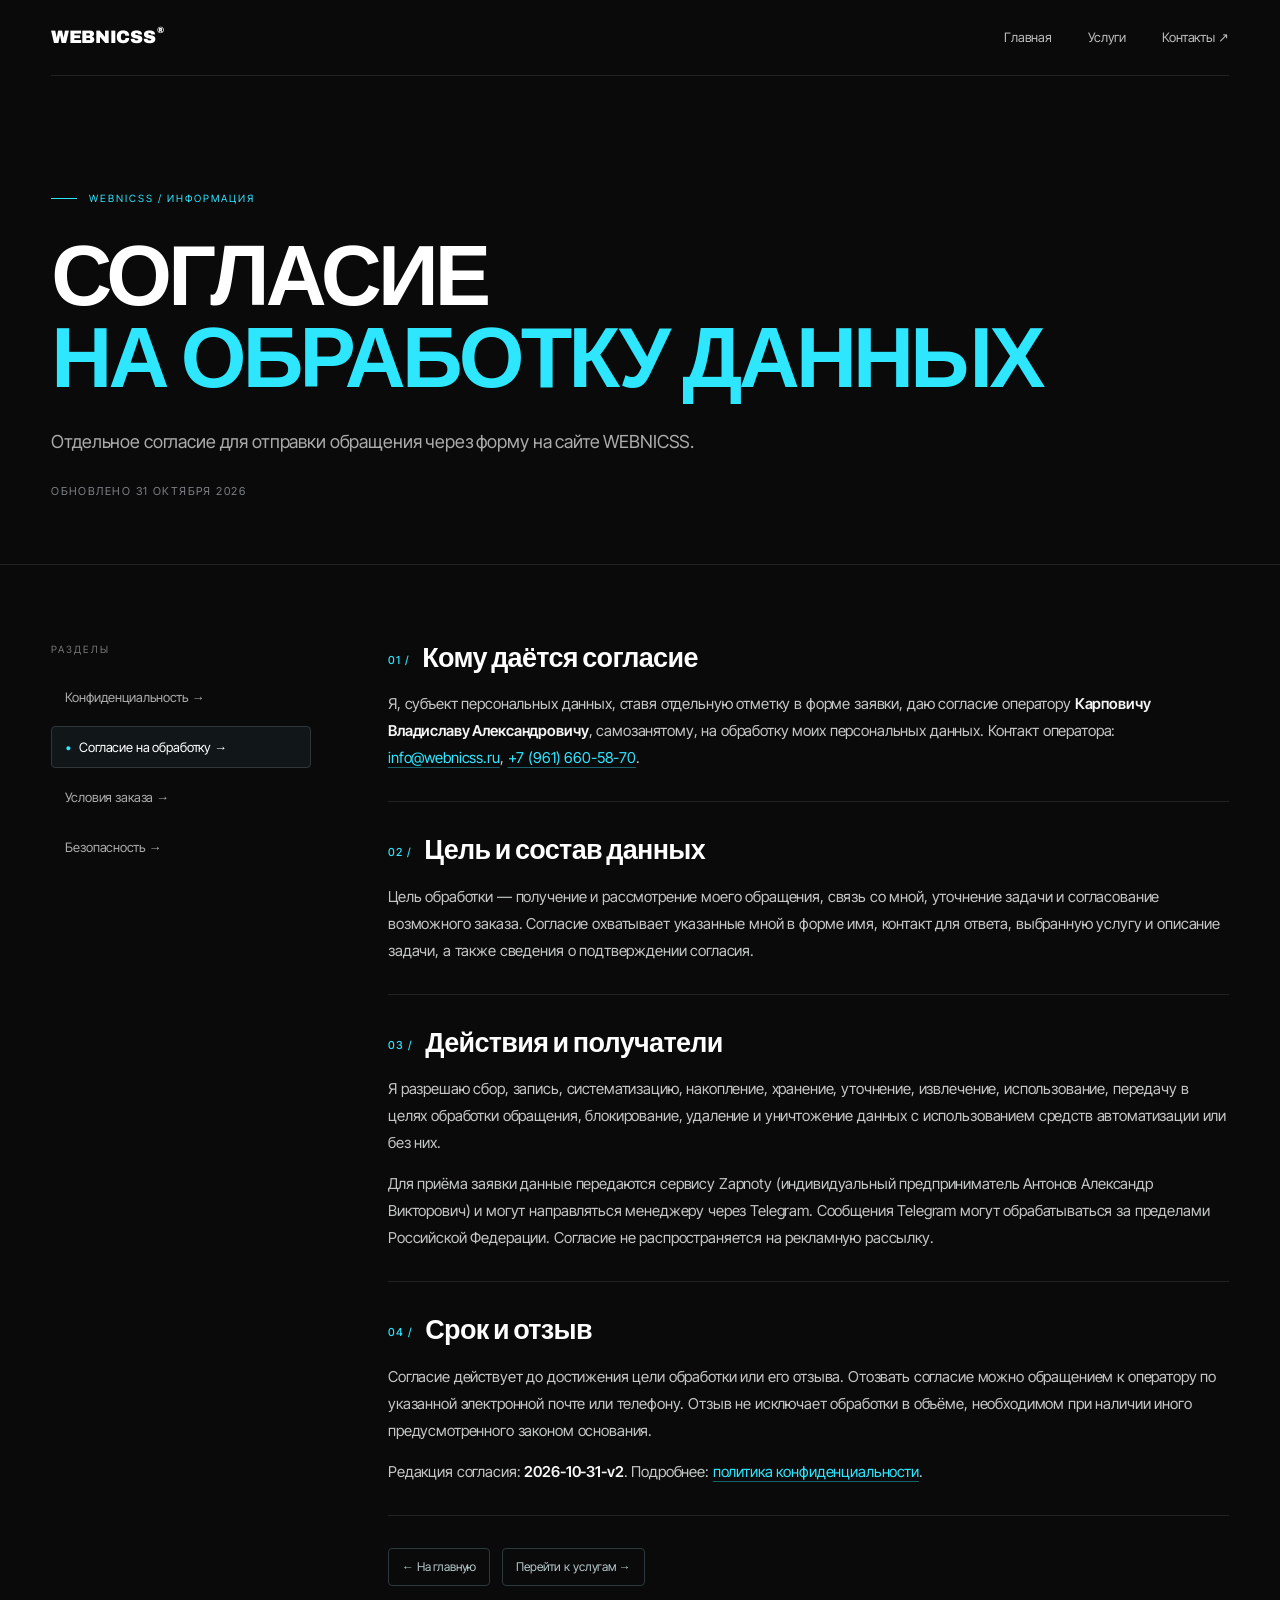
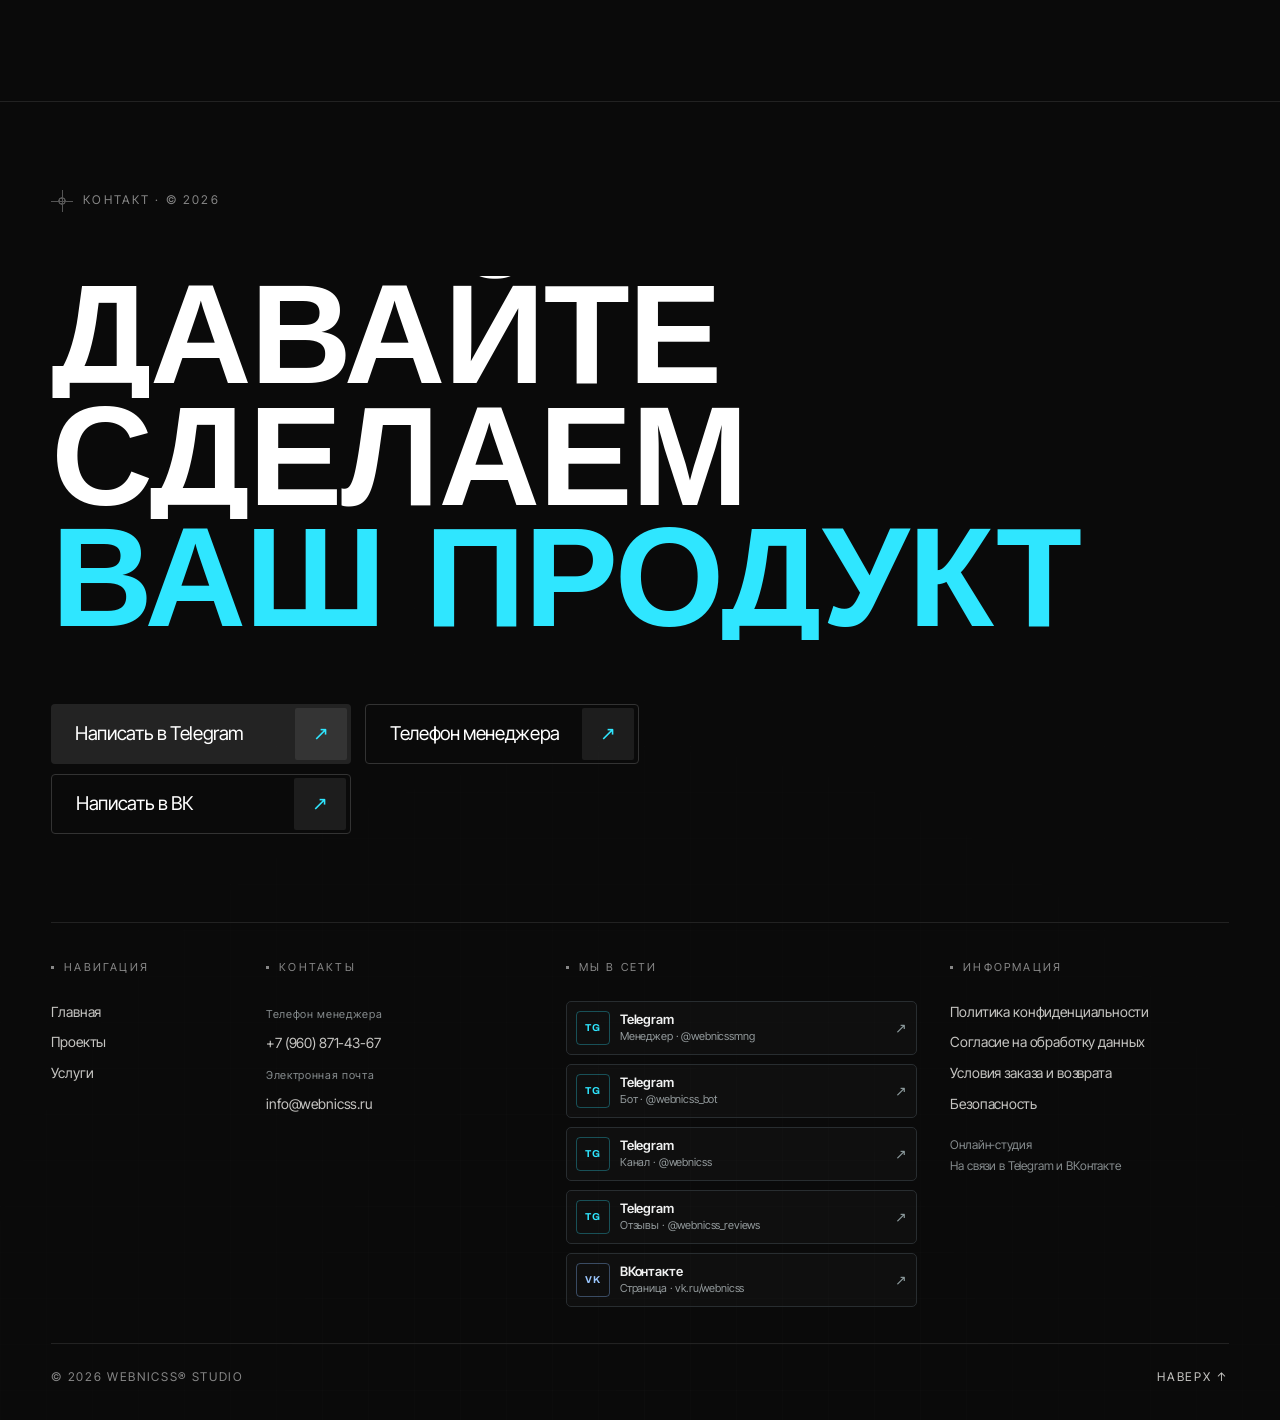
==== consent.html @ 2591f857 "Add files via upload" ====
<!DOCTYPE html>
<html lang="ru">
<head>
<meta charset="UTF-8">
<meta http-equiv="Content-Security-Policy" content="default-src 'self'; script-src 'self'; style-src 'self' 'unsafe-inline'; img-src 'self' data: blob:; font-src 'self'; connect-src 'self'; object-src 'none'; frame-src 'none'; base-uri 'none'; form-action 'self'">
<meta name="referrer" content="strict-origin-when-cross-origin">
<meta name="viewport" content="width=device-width, initial-scale=1.0, viewport-fit=cover">
<title>Согласие на обработку персональных данных — WEBNICSS</title>
<meta name="description" content="Согласие на обработку персональных данных при отправке заявки в WEBNICSS.">
<link rel="icon" type="image/png" href="favicon.png">
<link rel="stylesheet" href="fonts.css">
<link rel="stylesheet" href="styles.css">
<link rel="stylesheet" href="legal.css">
</head>
<body class="legal-page" id="top">
  <header class="wrap legal-nav">
    <a class="legal-logo" href="index.html" aria-label="WEBNICSS на главную">WEBNICSS<sup>®</sup></a>
    <nav class="legal-nav-links" aria-label="Основная навигация"><a href="index.html">Главная</a><a href="service.html#sites">Услуги</a><a href="index.html#contact">Контакты ↗</a></nav>
  </header>
  <main class="legal-main">
    <div class="legal-hero"><div class="wrap">
      <p class="legal-kicker">WEBNICSS / Информация</p>
      <h1 class="legal-title">СОГЛАСИЕ<br><em>НА ОБРАБОТКУ ДАННЫХ</em></h1>
      <p class="legal-lead">Отдельное согласие для отправки обращения через форму на сайте WEBNICSS.</p>
      <p class="legal-meta">Обновлено 31 октября 2026</p>
    </div></div>
    <div class="wrap legal-layout">
      <aside class="legal-side"><span class="legal-side-label">Разделы</span><nav aria-label="Документы"><a href="privacy.html">Конфиденциальность →</a><a href="consent.html" aria-current="page">Согласие на обработку →</a><a href="terms.html">Условия заказа →</a><a href="security.html">Безопасность →</a></nav></aside>
      <article class="legal-content">
        <section class="legal-block"><h2><span>01 /</span>Кому даётся согласие</h2><p>Я, субъект персональных данных, ставя отдельную отметку в форме заявки, даю согласие оператору <strong>Карповичу Владиславу Александровичу</strong>, самозанятому, на обработку моих персональных данных. Контакт оператора: <a href="mailto:info@webnicss.ru">info@webnicss.ru</a>, <a href="tel:+79616605870">+7 (961) 660-58-70</a>.</p></section>
        <section class="legal-block"><h2><span>02 /</span>Цель и состав данных</h2><p>Цель обработки — получение и рассмотрение моего обращения, связь со мной, уточнение задачи и согласование возможного заказа. Согласие охватывает указанные мной в форме имя, контакт для ответа, выбранную услугу и описание задачи, а также сведения о подтверждении согласия.</p></section>
        <section class="legal-block"><h2><span>03 /</span>Действия и получатели</h2><p>Я разрешаю сбор, запись, систематизацию, накопление, хранение, уточнение, извлечение, использование, передачу в целях обработки обращения, блокирование, удаление и уничтожение данных с использованием средств автоматизации или без них.</p><p>Для приёма заявки данные передаются сервису Zapnoty (индивидуальный предприниматель Антонов Александр Викторович) и могут направляться менеджеру через Telegram. Сообщения Telegram могут обрабатываться за пределами Российской Федерации. Согласие не распространяется на рекламную рассылку.</p></section>
        <section class="legal-block"><h2><span>04 /</span>Срок и отзыв</h2><p>Согласие действует до достижения цели обработки или его отзыва. Отозвать согласие можно обращением к оператору по указанной электронной почте или телефону. Отзыв не исключает обработки в объёме, необходимом при наличии иного предусмотренного законом основания.</p><p>Редакция согласия: <strong>2026-10-31-v2</strong>. Подробнее: <a href="privacy.html">политика конфиденциальности</a>.</p></section>
        <div class="legal-inline-nav"><a href="index.html">← На главную</a><a href="service.html#sites">Перейти к услугам →</a></div>
      </article>
    </div>
  </main>
  <footer class="footer" id="contact" data-nav-compact>
    <div class="mosaic" data-mosaic aria-hidden="true"></div>
    <div class="wrap footer-inner">
      <p class="ac-label"><span class="crosshair sm"></span>Контакт · © 2026</p>
      <h2 class="ft-lines">
        <span class="ft-line"><span class="display">ДАВАЙТЕ</span></span>
        <span class="ft-line"><span class="display">СДЕЛАЕМ</span></span>
        <span class="ft-line"><span class="display accent-text">ВАШ ПРОДУКТ</span></span>
      </h2>
      <div class="ft-cta">
        <div class="contact-actions">
          <a href="https://t.me/webnicssmng?text=%D0%97%D0%B4%D1%80%D0%B0%D0%B2%D1%81%D1%82%D0%B2%D1%83%D0%B9%D1%82%D0%B5%21%20%D0%A3%20%D0%BC%D0%B5%D0%BD%D1%8F%20%D0%B2%D0%BE%D0%BF%D1%80%D0%BE%D1%81%20%D0%BF%D0%BE%20%D0%BF%D0%BE%D0%BB%D0%B8%D1%82%D0%B8%D0%BA%D0%B5%20%D0%BA%D0%BE%D0%BD%D1%84%D0%B8%D0%B4%D0%B5%D0%BD%D1%86%D0%B8%D0%B0%D0%BB%D1%8C%D0%BD%D0%BE%D1%81%D1%82%D0%B8%20WEBNICSS." target="_blank" rel="noopener noreferrer" class="btn-chip big" data-cursor>
            <span class="btn-label">Написать в Telegram</span><span class="btn-arrow" aria-hidden="true">↗</span>
          </a>
          <a href="https://vk.me/webnicss" target="_blank" rel="noopener noreferrer" class="btn-chip big ghost" data-cursor>
            <span class="btn-label">Написать в ВК</span><span class="btn-arrow" aria-hidden="true">↗</span>
          </a>
        </div>
        <a href="tel:+79608714367" class="btn-chip big ghost" data-cursor>
          <span class="btn-label">Телефон менеджера</span><span class="btn-arrow" aria-hidden="true">↗</span>
        </a>
      </div>
      <div class="ft-grid">
        <nav class="ft-col" aria-label="Навигация в подвале">
          <span class="ft-h"><i class="sq"></i>Навигация</span>
          <a class="ul" href="index.html">Главная</a>
          <a class="ul" href="projects.html#projects-list">Проекты</a>
          <a class="ul" href="service.html#sites">Услуги</a>
        </nav>
        <div class="ft-col">
          <span class="ft-h"><i class="sq"></i>Контакты</span>
          <span class="ft-caption">Телефон менеджера</span>
          <a class="ul ft-contact-value" href="tel:+79608714367">+7 (960) 871-43-67</a>
          <span class="ft-caption">Электронная почта</span>
          <a class="ul ft-contact-value" href="mailto:info@webnicss.ru">info@webnicss.ru</a>
        </div>
        <nav class="ft-col" aria-label="Социальные сети">
          <span class="ft-h"><i class="sq"></i>Мы в сети</span>
          <a class="ft-social" href="https://t.me/webnicssmng?text=%D0%97%D0%B4%D1%80%D0%B0%D0%B2%D1%81%D1%82%D0%B2%D1%83%D0%B9%D1%82%D0%B5%21%20%D0%A3%20%D0%BC%D0%B5%D0%BD%D1%8F%20%D0%B2%D0%BE%D0%BF%D1%80%D0%BE%D1%81%20%D0%BF%D0%BE%20%D0%BF%D0%BE%D0%BB%D0%B8%D1%82%D0%B8%D0%BA%D0%B5%20%D0%BA%D0%BE%D0%BD%D1%84%D0%B8%D0%B4%D0%B5%D0%BD%D1%86%D0%B8%D0%B0%D0%BB%D1%8C%D0%BD%D0%BE%D1%81%D1%82%D0%B8%20WEBNICSS." target="_blank" rel="noopener noreferrer">
            <span class="ft-social-icon" aria-hidden="true">TG</span><span class="ft-social-text"><b>Telegram</b><small>Менеджер · @webnicssmng</small></span><span class="ft-social-arrow" aria-hidden="true">↗</span>
          </a>
          <a class="ft-social" href="https://t.me/webnicss_bot" target="_blank" rel="noopener noreferrer">
            <span class="ft-social-icon" aria-hidden="true">TG</span><span class="ft-social-text"><b>Telegram</b><small>Бот · @webnicss_bot</small></span><span class="ft-social-arrow" aria-hidden="true">↗</span>
          </a>
          <a class="ft-social" href="https://t.me/webnicss" target="_blank" rel="noopener noreferrer">
            <span class="ft-social-icon" aria-hidden="true">TG</span><span class="ft-social-text"><b>Telegram</b><small>Канал · @webnicss</small></span><span class="ft-social-arrow" aria-hidden="true">↗</span>
          </a>
          <a class="ft-social" href="https://t.me/webnicss_reviews" target="_blank" rel="noopener noreferrer">
            <span class="ft-social-icon" aria-hidden="true">TG</span><span class="ft-social-text"><b>Telegram</b><small>Отзывы · @webnicss_reviews</small></span><span class="ft-social-arrow" aria-hidden="true">↗</span>
          </a>
          <a class="ft-social" href="https://vk.ru/webnicss" target="_blank" rel="noopener noreferrer">
            <span class="ft-social-icon vk" aria-hidden="true">VK</span><span class="ft-social-text"><b>ВКонтакте</b><small>Страница · vk.ru/webnicss</small></span><span class="ft-social-arrow" aria-hidden="true">↗</span>
          </a>
        </nav>
        <nav class="ft-col" aria-label="Документы и безопасность">
          <span class="ft-h"><i class="sq"></i>Информация</span>
          <a class="ul" href="privacy.html">Политика конфиденциальности</a>
          <a class="ul" href="consent.html" aria-current="page">Согласие на обработку данных</a>
          <a class="ul" href="terms.html">Условия заказа и возврата</a>
          <a class="ul" href="security.html">Безопасность</a>
          <span class="ft-note">Онлайн-студия<br>На связи в Telegram и ВКонтакте</span>
        </nav>
      </div>
      <div class="ft-bottom">
        <span>© 2026 WEBNICSS® STUDIO</span>
        <a class="to-top" href="#top">Наверх ↑</a>
      </div>
    </div>
  </footer>
</body>
</html>
---- fonts.css ----
/* latin-ext */
@font-face {
  font-family: 'Archivo';
  font-style: normal;
  font-weight: 100 900;
  font-stretch: 62% 125%;
  font-display: swap;
  src: url(k3kQo8UDI-1M0wlSfdfoLnnA.woff2) format('woff2');
  unicode-range: U+0100-02BA, U+02BD-02C5, U+02C7-02CC, U+02CE-02D7, U+02DD-02FF, U+0304, U+0308, U+0329, U+1D00-1DBF, U+1E00-1E9F, U+1EF2-1EFF, U+2020, U+20A0-20AB, U+20AD-20C4, U+2113, U+2C60-2C7F, U+A720-A7FF;
}
/* latin */
@font-face {
  font-family: 'Archivo';
  font-style: normal;
  font-weight: 100 900;
  font-stretch: 62% 125%;
  font-display: swap;
  src: url(k3kQo8UDI-1M0wlSfdnoLg.woff2) format('woff2');
  unicode-range: U+0000-00FF, U+0131, U+0152-0153, U+02BB-02BC, U+02C6, U+02DA, U+02DC, U+0304, U+0308, U+0329, U+2000-206F, U+20AC, U+2122, U+2191, U+2193, U+2212, U+2215, U+FEFF, U+FFFD;
}
/* cyrillic-ext */
@font-face {
  font-family: 'Inter Tight';
  font-style: normal;
  font-weight: 300;
  font-display: swap;
  src: url(NGSwv5HMAFg6IuGlBNMjxLsK8ah8QA.woff2) format('woff2');
  unicode-range: U+0460-052F, U+1C80-1C8A, U+20B4, U+2DE0-2DFF, U+A640-A69F, U+FE2E-FE2F;
}
/* cyrillic */
@font-face {
  font-family: 'Inter Tight';
  font-style: normal;
  font-weight: 300;
  font-display: swap;
  src: url(NGSwv5HMAFg6IuGlBNMjxLsD8ah8QA.woff2) format('woff2');
  unicode-range: U+0301, U+0400-045F, U+0490-0491, U+04B0-04B1, U+2116;
}
/* greek-ext */
@font-face {
  font-family: 'Inter Tight';
  font-style: normal;
  font-weight: 300;
  font-display: swap;
  src: url(NGSwv5HMAFg6IuGlBNMjxLsL8ah8QA.woff2) format('woff2');
  unicode-range: U+1F00-1FFF;
}
/* greek */
@font-face {
  font-family: 'Inter Tight';
  font-style: normal;
  font-weight: 300;
  font-display: swap;
  src: url(NGSwv5HMAFg6IuGlBNMjxLsE8ah8QA.woff2) format('woff2');
  unicode-range: U+0370-0377, U+037A-037F, U+0384-038A, U+038C, U+038E-03A1, U+03A3-03FF;
}
/* latin-ext */
@font-face {
  font-family: 'Inter Tight';
  font-style: normal;
  font-weight: 300;
  font-display: swap;
  src: url(NGSwv5HMAFg6IuGlBNMjxLsJ8ah8QA.woff2) format('woff2');
  unicode-range: U+0100-02BA, U+02BD-02C5, U+02C7-02CC, U+02CE-02D7, U+02DD-02FF, U+0304, U+0308, U+0329, U+1D00-1DBF, U+1E00-1E9F, U+1EF2-1EFF, U+2020, U+20A0-20AB, U+20AD-20C4, U+2113, U+2C60-2C7F, U+A720-A7FF;
}
/* latin */
@font-face {
  font-family: 'Inter Tight';
  font-style: normal;
  font-weight: 300;
  font-display: swap;
  src: url(NGSwv5HMAFg6IuGlBNMjxLsH8ag.woff2) format('woff2');
  unicode-range: U+0000-00FF, U+0131, U+0152-0153, U+02BB-02BC, U+02C6, U+02DA, U+02DC, U+0304, U+0308, U+0329, U+2000-206F, U+20AC, U+2122, U+2191, U+2193, U+2212, U+2215, U+FEFF, U+FFFD;
}
/* cyrillic-ext */
@font-face {
  font-family: 'Inter Tight';
  font-style: normal;
  font-weight: 400;
  font-display: swap;
  src: url(NGSwv5HMAFg6IuGlBNMjxLsK8ah8QA.woff2) format('woff2');
  unicode-range: U+0460-052F, U+1C80-1C8A, U+20B4, U+2DE0-2DFF, U+A640-A69F, U+FE2E-FE2F;
}
/* cyrillic */
@font-face {
  font-family: 'Inter Tight';
  font-style: normal;
  font-weight: 400;
  font-display: swap;
  src: url(NGSwv5HMAFg6IuGlBNMjxLsD8ah8QA.woff2) format('woff2');
  unicode-range: U+0301, U+0400-045F, U+0490-0491, U+04B0-04B1, U+2116;
}
/* greek-ext */
@font-face {
  font-family: 'Inter Tight';
  font-style: normal;
  font-weight: 400;
  font-display: swap;
  src: url(NGSwv5HMAFg6IuGlBNMjxLsL8ah8QA.woff2) format('woff2');
  unicode-range: U+1F00-1FFF;
}
/* greek */
@font-face {
  font-family: 'Inter Tight';
  font-style: normal;
  font-weight: 400;
  font-display: swap;
  src: url(NGSwv5HMAFg6IuGlBNMjxLsE8ah8QA.woff2) format('woff2');
  unicode-range: U+0370-0377, U+037A-037F, U+0384-038A, U+038C, U+038E-03A1, U+03A3-03FF;
}
/* latin-ext */
@font-face {
  font-family: 'Inter Tight';
  font-style: normal;
  font-weight: 400;
  font-display: swap;
  src: url(NGSwv5HMAFg6IuGlBNMjxLsJ8ah8QA.woff2) format('woff2');
  unicode-range: U+0100-02BA, U+02BD-02C5, U+02C7-02CC, U+02CE-02D7, U+02DD-02FF, U+0304, U+0308, U+0329, U+1D00-1DBF, U+1E00-1E9F, U+1EF2-1EFF, U+2020, U+20A0-20AB, U+20AD-20C4, U+2113, U+2C60-2C7F, U+A720-A7FF;
}
/* latin */
@font-face {
  font-family: 'Inter Tight';
  font-style: normal;
  font-weight: 400;
  font-display: swap;
  src: url(NGSwv5HMAFg6IuGlBNMjxLsH8ag.woff2) format('woff2');
  unicode-range: U+0000-00FF, U+0131, U+0152-0153, U+02BB-02BC, U+02C6, U+02DA, U+02DC, U+0304, U+0308, U+0329, U+2000-206F, U+20AC, U+2122, U+2191, U+2193, U+2212, U+2215, U+FEFF, U+FFFD;
}
/* cyrillic-ext */
@font-face {
  font-family: 'Inter Tight';
  font-style: normal;
  font-weight: 500;
  font-display: swap;
  src: url(NGSwv5HMAFg6IuGlBNMjxLsK8ah8QA.woff2) format('woff2');
  unicode-range: U+0460-052F, U+1C80-1C8A, U+20B4, U+2DE0-2DFF, U+A640-A69F, U+FE2E-FE2F;
}
/* cyrillic */
@font-face {
  font-family: 'Inter Tight';
  font-style: normal;
  font-weight: 500;
  font-display: swap;
  src: url(NGSwv5HMAFg6IuGlBNMjxLsD8ah8QA.woff2) format('woff2');
  unicode-range: U+0301, U+0400-045F, U+0490-0491, U+04B0-04B1, U+2116;
}
/* greek-ext */
@font-face {
  font-family: 'Inter Tight';
  font-style: normal;
  font-weight: 500;
  font-display: swap;
  src: url(NGSwv5HMAFg6IuGlBNMjxLsL8ah8QA.woff2) format('woff2');
  unicode-range: U+1F00-1FFF;
}
/* greek */
@font-face {
  font-family: 'Inter Tight';
  font-style: normal;
  font-weight: 500;
  font-display: swap;
  src: url(NGSwv5HMAFg6IuGlBNMjxLsE8ah8QA.woff2) format('woff2');
  unicode-range: U+0370-0377, U+037A-037F, U+0384-038A, U+038C, U+038E-03A1, U+03A3-03FF;
}
/* latin-ext */
@font-face {
  font-family: 'Inter Tight';
  font-style: normal;
  font-weight: 500;
  font-display: swap;
  src: url(NGSwv5HMAFg6IuGlBNMjxLsJ8ah8QA.woff2) format('woff2');
  unicode-range: U+0100-02BA, U+02BD-02C5, U+02C7-02CC, U+02CE-02D7, U+02DD-02FF, U+0304, U+0308, U+0329, U+1D00-1DBF, U+1E00-1E9F, U+1EF2-1EFF, U+2020, U+20A0-20AB, U+20AD-20C4, U+2113, U+2C60-2C7F, U+A720-A7FF;
}
/* latin */
@font-face {
  font-family: 'Inter Tight';
  font-style: normal;
  font-weight: 500;
  font-display: swap;
  src: url(NGSwv5HMAFg6IuGlBNMjxLsH8ag.woff2) format('woff2');
  unicode-range: U+0000-00FF, U+0131, U+0152-0153, U+02BB-02BC, U+02C6, U+02DA, U+02DC, U+0304, U+0308, U+0329, U+2000-206F, U+20AC, U+2122, U+2191, U+2193, U+2212, U+2215, U+FEFF, U+FFFD;
}
/* cyrillic-ext */
@font-face {
  font-family: 'Inter Tight';
  font-style: normal;
  font-weight: 600;
  font-display: swap;
  src: url(NGSwv5HMAFg6IuGlBNMjxLsK8ah8QA.woff2) format('woff2');
  unicode-range: U+0460-052F, U+1C80-1C8A, U+20B4, U+2DE0-2DFF, U+A640-A69F, U+FE2E-FE2F;
}
/* cyrillic */
@font-face {
  font-family: 'Inter Tight';
  font-style: normal;
  font-weight: 600;
  font-display: swap;
  src: url(NGSwv5HMAFg6IuGlBNMjxLsD8ah8QA.woff2) format('woff2');
  unicode-range: U+0301, U+0400-045F, U+0490-0491, U+04B0-04B1, U+2116;
}
/* greek-ext */
@font-face {
  font-family: 'Inter Tight';
  font-style: normal;
  font-weight: 600;
  font-display: swap;
  src: url(NGSwv5HMAFg6IuGlBNMjxLsL8ah8QA.woff2) format('woff2');
  unicode-range: U+1F00-1FFF;
}
/* greek */
@font-face {
  font-family: 'Inter Tight';
  font-style: normal;
  font-weight: 600;
  font-display: swap;
  src: url(NGSwv5HMAFg6IuGlBNMjxLsE8ah8QA.woff2) format('woff2');
  unicode-range: U+0370-0377, U+037A-037F, U+0384-038A, U+038C, U+038E-03A1, U+03A3-03FF;
}
/* latin-ext */
@font-face {
  font-family: 'Inter Tight';
  font-style: normal;
  font-weight: 600;
  font-display: swap;
  src: url(NGSwv5HMAFg6IuGlBNMjxLsJ8ah8QA.woff2) format('woff2');
  unicode-range: U+0100-02BA, U+02BD-02C5, U+02C7-02CC, U+02CE-02D7, U+02DD-02FF, U+0304, U+0308, U+0329, U+1D00-1DBF, U+1E00-1E9F, U+1EF2-1EFF, U+2020, U+20A0-20AB, U+20AD-20C4, U+2113, U+2C60-2C7F, U+A720-A7FF;
}
/* latin */
@font-face {
  font-family: 'Inter Tight';
  font-style: normal;
  font-weight: 600;
  font-display: swap;
  src: url(NGSwv5HMAFg6IuGlBNMjxLsH8ag.woff2) format('woff2');
  unicode-range: U+0000-00FF, U+0131, U+0152-0153, U+02BB-02BC, U+02C6, U+02DA, U+02DC, U+0304, U+0308, U+0329, U+2000-206F, U+20AC, U+2122, U+2191, U+2193, U+2212, U+2215, U+FEFF, U+FFFD;
}
/* cyrillic-ext */
@font-face {
  font-family: 'Inter Tight';
  font-style: normal;
  font-weight: 700;
  font-display: swap;
  src: url(NGSwv5HMAFg6IuGlBNMjxLsK8ah8QA.woff2) format('woff2');
  unicode-range: U+0460-052F, U+1C80-1C8A, U+20B4, U+2DE0-2DFF, U+A640-A69F, U+FE2E-FE2F;
}
/* cyrillic */
@font-face {
  font-family: 'Inter Tight';
  font-style: normal;
  font-weight: 700;
  font-display: swap;
  src: url(NGSwv5HMAFg6IuGlBNMjxLsD8ah8QA.woff2) format('woff2');
  unicode-range: U+0301, U+0400-045F, U+0490-0491, U+04B0-04B1, U+2116;
}
/* greek-ext */
@font-face {
  font-family: 'Inter Tight';
  font-style: normal;
  font-weight: 700;
  font-display: swap;
  src: url(NGSwv5HMAFg6IuGlBNMjxLsL8ah8QA.woff2) format('woff2');
  unicode-range: U+1F00-1FFF;
}
/* greek */
@font-face {
  font-family: 'Inter Tight';
  font-style: normal;
  font-weight: 700;
  font-display: swap;
  src: url(NGSwv5HMAFg6IuGlBNMjxLsE8ah8QA.woff2) format('woff2');
  unicode-range: U+0370-0377, U+037A-037F, U+0384-038A, U+038C, U+038E-03A1, U+03A3-03FF;
}
/* latin-ext */
@font-face {
  font-family: 'Inter Tight';
  font-style: normal;
  font-weight: 700;
  font-display: swap;
  src: url(NGSwv5HMAFg6IuGlBNMjxLsJ8ah8QA.woff2) format('woff2');
  unicode-range: U+0100-02BA, U+02BD-02C5, U+02C7-02CC, U+02CE-02D7, U+02DD-02FF, U+0304, U+0308, U+0329, U+1D00-1DBF, U+1E00-1E9F, U+1EF2-1EFF, U+2020, U+20A0-20AB, U+20AD-20C4, U+2113, U+2C60-2C7F, U+A720-A7FF;
}
/* latin */
@font-face {
  font-family: 'Inter Tight';
  font-style: normal;
  font-weight: 700;
  font-display: swap;
  src: url(NGSwv5HMAFg6IuGlBNMjxLsH8ag.woff2) format('woff2');
  unicode-range: U+0000-00FF, U+0131, U+0152-0153, U+02BB-02BC, U+02C6, U+02DA, U+02DC, U+0304, U+0308, U+0329, U+2000-206F, U+20AC, U+2122, U+2191, U+2193, U+2212, U+2215, U+FEFF, U+FFFD;
}
---- styles.css ----
/* ============================================================
   WEBNICSS — студийная дизайн-система (тёмная, редакционная)
   Archivo (дисплей) + Inter Tight · техника переходов: GSAP/Lenis
   ============================================================ */
:root{
  --bg:#0a0a0a; --black:#000; --fg:#fff;
  --fg-60:rgba(255,255,255,.6); --muted:#c5c4c1; --grey:#878787;
  --grey-dim:#464646; --grey-lit:#d4d4d4; --display-dark:#212121;
  --line:#222; --line-2:#333; --chip:rgba(255,255,255,.1);
  --accent:#2fe6ff; /* фирменный неон вместо оранжевого референса */
  --f-body:'Inter Tight','Helvetica Neue',Arial,sans-serif;
  --f-disp:'Archivo','Arial Black',sans-serif;
  --f-light:'Inter','Inter Tight',sans-serif;
  --ease-out:cubic-bezier(.16,1,.3,1);
  --d-xl:clamp(40px,6.875vw,150px); --d-lg:clamp(38px,6.33vw,140px);
  --d-md:clamp(32px,5vw,110px);
}
*{box-sizing:border-box;margin:0;padding:0}
html{background:var(--bg);overflow-x:hidden;overflow-x:clip}
html.lenis,html.lenis body{height:auto}
.lenis.lenis-smooth{scroll-behavior:auto!important}
.lenis.lenis-stopped{overflow:hidden}
body{background:var(--bg);color:var(--fg);font-family:var(--f-body);
  font-size:14px;line-height:1.55;letter-spacing:-.01em;
  -webkit-font-smoothing:antialiased;overflow-x:hidden;overflow-x:clip}
body.is-loading{overflow:hidden}
a{color:inherit;text-decoration:none}
button{font:inherit;color:inherit;background:none;border:0;cursor:pointer}
img,svg,canvas{display:block}
ul{list-style:none}
::selection{background:var(--accent);color:#000}
.wrap{width:min(1320px,92vw);margin:0 auto}

.display{display:block;font-family:var(--f-disp);font-weight:900;font-stretch:125%;
  text-transform:uppercase;letter-spacing:-.01em;line-height:.86;white-space:nowrap}
.accent-text{color:var(--accent)}
.sq{display:inline-block;width:3px;height:3px;background:currentColor;flex:none}
.crosshair{position:absolute;width:48px;height:48px;opacity:.35;
  background:radial-gradient(circle at center,transparent 0 2.5px,#fff 2.5px 3.5px,transparent 4px)}
.crosshair::before,.crosshair::after{content:"";position:absolute;background:#fff}
.crosshair::before{left:0;right:0;top:50%;height:1px}
.crosshair::after{top:0;bottom:0;left:50%;width:1px}
.crosshair.sm{position:relative;width:22px;height:22px;opacity:.3;display:inline-block;vertical-align:middle;margin-right:10px}

/* пилюли */
.pill{display:inline-flex;align-items:center;height:36px;padding:0 22px;border:1px solid var(--line-2);
  border-radius:999px;font-size:14px;letter-spacing:-.03em;color:var(--muted);white-space:nowrap;
  transition:border-color .3s,color .3s,background .3s}
.pill.sm{height:30px;padding:0 12px;font-size:13px}
.pill.round{width:30px;padding:0;justify-content:center}
.pill:hover{border-color:var(--accent);color:#fff}
.pill.active{background:var(--accent);border-color:var(--accent);color:#000;font-weight:600}

/* чип-кнопка */
.btn-chip{display:inline-flex;align-items:center;height:52px;padding:4px 4px 4px 24px;
  background:var(--chip);border-radius:4px;font-size:15px;letter-spacing:-.02em;
  transition:background .35s;cursor:pointer}
.btn-chip.big{height:60px;font-size:clamp(15px,1.6vw,19px)}
.btn-chip.ghost{background:transparent;border:1px solid var(--line-2)}
.hero-cta{display:flex;flex-direction:column;gap:12px;align-items:stretch}
.hero-cta .btn-chip{justify-content:space-between}
.btn-label{position:relative;margin-right:22px}
.btn-label::after{content:"";position:absolute;left:0;right:0;bottom:-3px;height:1px;background:currentColor;
  transform:scaleX(0);transform-origin:left;transition:transform .45s var(--ease-out)}
.btn-arrow{width:44px;height:44px;display:grid;place-items:center;border-radius:2px;
  background:rgba(255,255,255,.08);color:var(--accent);transition:background .35s,color .35s}
.btn-chip.big .btn-arrow{width:52px;height:52px}
.btn-chip:hover{background:var(--accent);color:#000}
.btn-chip:hover .btn-label::after{transform:scaleX(1)}
.btn-chip:hover .btn-arrow{background:rgba(0,0,0,.14);color:#000}
.btn-chip:hover .btn-arrow svg{transform:translateX(3px)}
.btn-arrow svg{transition:transform .45s var(--ease-out)}
.ul{position:relative}
.ul::after{content:"";position:absolute;left:0;right:0;bottom:-2px;height:1px;background:currentColor;
  transform:scaleX(0);transform-origin:right;transition:transform .5s var(--ease-out)}
.ul:hover::after{transform:scaleX(1);transform-origin:left}

/* ---------- курсор ---------- */
.cursor{position:fixed;left:0;top:0;z-index:100;width:20px;height:20px;border-radius:50%;
  background:#fff;pointer-events:none;opacity:0;mix-blend-mode:difference;
  transition:opacity .3s,width .45s var(--ease-out),height .45s var(--ease-out)}
.cursor.on{opacity:1}
.cursor.grow{width:64px;height:64px}
@media(pointer:coarse){.cursor{display:none}}

/* ---------- навигация ---------- */
.nav{position:fixed;inset:0 0 auto 0;z-index:50;height:60px;padding:16px;
  mix-blend-mode:difference;pointer-events:none}
.nav a{pointer-events:auto}
.nav-logo{font-family:var(--f-disp);font-weight:900;font-stretch:125%;font-size:17px;letter-spacing:-.01em;
  opacity:0;transform:translateY(-10px);transition:opacity .45s,transform .6s var(--ease-out)}
.nav-logo sup{font-size:.6em}
.nav-info p{position:absolute;top:16px;white-space:nowrap;opacity:0;transform:translateY(-10px);
  transition:opacity .45s,transform .6s var(--ease-out);color:#fff}
.nav-info p:first-child{left:24.6vw}
.nav-info p:last-child{left:40.2vw}
.nav.show-logo .nav-logo{opacity:1;transform:none}
.nav.show-info .nav-info p{opacity:1;transform:none}
.nav.show-info .nav-info p:last-child{transition-delay:.05s}

.menu-btn{position:fixed;top:16px;right:16px;z-index:70;height:36px;padding:0 12px;
  display:flex;align-items:center;gap:10px;background:var(--chip);backdrop-filter:blur(10px);
  border-radius:4px;font-size:16px;line-height:20px;letter-spacing:-.01em;transition:background .3s}
.menu-btn:hover{background:rgba(255,255,255,.18)}
.menu-ico{position:relative;width:16px;height:12px}
.menu-ico i{position:absolute;left:0;width:100%;height:1.5px;background:#fff;
  transition:transform .5s var(--ease-out),opacity .3s}
.menu-ico i:nth-child(1){top:0}
.menu-ico i:nth-child(2){top:5px}
.menu-ico i:nth-child(3){top:10px}
.menu-btn.menu-open .menu-ico i:nth-child(1){transform:translateY(5px) rotate(45deg)}
.menu-btn.menu-open .menu-ico i:nth-child(2){opacity:0}
.menu-btn.menu-open .menu-ico i:nth-child(3){transform:translateY(-5px) rotate(-45deg)}

/* ---------- меню ---------- */
.menu{position:fixed;inset:0;z-index:60;pointer-events:none}
.menu.open{pointer-events:auto}
.menu-scrim{position:absolute;inset:0;background:rgba(0,0,0,.6);opacity:0;transition:opacity .6s}
.menu.open .menu-scrim{opacity:1}
.menu-panel{position:absolute;top:0;right:0;bottom:0;width:min(600px,100vw);
  display:flex;flex-direction:column;padding:20px 32px 36px;background:var(--black);
  border-left:1px solid var(--line);transform:translateX(100%);
  transition:transform .5s cubic-bezier(.7,0,.84,0)}
.menu.open .menu-panel{transform:none;transition:transform .8s var(--ease-out)}
.menu-head{display:flex;justify-content:space-between;margin-right:118px;padding-top:12px;
  border-top:1px solid var(--line);font-size:13px;color:var(--muted)}
.menu-head span{display:flex;align-items:center;gap:12px}
.menu-list{margin-top:calc(22vh - 50px);border:1px solid var(--line);border-radius:8px;overflow:hidden}
.menu-row{position:relative;display:flex;align-items:center;gap:14px;height:74px;padding:0 30px;
  border-bottom:1px solid var(--line);transition:background .3s}
.menu-row:last-child{border-bottom:0}
.menu-row::after{content:"";position:absolute;right:38px;top:50%;width:3px;height:3px;border-radius:50%;background:#555}
.menu-num{width:22px;font-size:13px;color:var(--muted)}
.menu-word{font-family:var(--f-disp);font-weight:900;font-stretch:125%;text-transform:uppercase;
  font-size:clamp(24px,2.6vw,40px);line-height:1;transition:transform .5s var(--ease-out)}
.menu-row .active-dot{width:7px;height:7px;border-radius:50%;background:var(--accent);margin-left:4px}
.menu-row:hover{background:#0c0c0c}
.menu-row:hover .menu-word{transform:translateX(12px)}
.menu-extra{display:flex;gap:8px;margin-top:14px}
.menu-mini{display:inline-flex;align-items:center;gap:9px;height:42px;padding:0 18px;
  border:1px solid var(--line-2);border-radius:6px;font-size:13px;color:var(--muted);transition:.3s}
.menu-mini:hover{border-color:var(--accent);color:#fff}
.menu-mini b{color:var(--accent);font-weight:600}
.menu-social{margin-top:auto;display:grid;grid-template-columns:repeat(3,1fr);gap:4px}
.menu-social a{height:55px;display:grid;place-items:center;border:1px solid var(--line);
  border-radius:6px;transition:border-color .3s;color:var(--grey)}
.menu-social a:hover{border-color:#444;color:#fff}
.icon-tile{width:32px;height:32px;display:grid;place-items:center;border-radius:2px;
  background:var(--chip);color:#aaa;font-size:12px;font-weight:600}

/* ---------- загрузчик: редакторский счётчик + занавес ---------- */
.loader{position:fixed;inset:0;z-index:90;background:#050505;overflow:hidden}
html.loader-skip .loader{display:none!important}
.ld-curtain{position:absolute;inset:0;will-change:transform}
.ld-back{background:#0a0f18}
.ld-front{background:#050505;z-index:1}
.loader.ld-out .ld-front{transform:translateY(-100%);
  transition:transform .9s cubic-bezier(.87,0,.13,1)}
.loader.ld-out .ld-back{transform:translateY(-100%);
  transition:transform .9s cubic-bezier(.87,0,.13,1);transition-delay:.09s}
.ld-content{position:relative;z-index:2;height:100%;display:flex;flex-direction:column;
  justify-content:space-between;padding:clamp(26px,5vw,64px)}
.loader.ld-out .ld-content{opacity:0;transform:translateY(-44px);
  transition:opacity .5s,transform .5s}
.ld-top{display:flex;justify-content:space-between;align-items:flex-start;gap:20px;flex-wrap:wrap}
.ld-brand{font-family:var(--f-disp);font-weight:900;font-stretch:125%;
  font-size:clamp(26px,3.6vw,44px);letter-spacing:.03em;display:inline-flex;align-items:baseline;gap:4px}
.ld-brand sup{color:var(--accent);font-size:.42em}
.ld-mask{display:inline-block;overflow:hidden}
.ld-word{display:inline-block}
.ld-tag{font-size:11px;letter-spacing:.32em;text-transform:uppercase;color:var(--grey);padding-top:12px}
.ld-foot{display:grid;grid-template-columns:auto 1fr;gap:clamp(22px,4vw,64px);align-items:end}
.ld-sphere-wrap{display:flex;flex-direction:column;align-items:center;gap:14px}
.ld-sphere{width:clamp(150px,28vw,260px);height:clamp(150px,28vw,260px);display:block;filter:drop-shadow(0 0 20px rgba(47,230,255,.25))}
.ld-sphere-wrap{opacity:0}
.ld-tag{font-size:11px;letter-spacing:.32em;text-transform:uppercase;color:var(--grey);padding-top:12px;opacity:0}
.ld-name{font-family:var(--f-disp);font-weight:900;font-stretch:125%;line-height:.82;
  font-size:clamp(64px,14vw,150px);letter-spacing:-.03em;text-align:center;opacity:0;display:flex;gap:8px;flex-wrap:wrap;justify-content:center;position:relative;overflow:hidden}
.ld-name-char{display:inline-block;color:#fff;filter:drop-shadow(0 0 10px rgba(47,230,255,.45))}
.ld-name-char{opacity:0;transform:translateY(30px)}
.ld-light{position:absolute;inset:0;z-index:1;background:linear-gradient(90deg,transparent 0%,rgba(47,230,255,.35) 50%,transparent 100%);
  transform:translateX(-120%);opacity:0}
.ld-meta{display:grid;gap:16px;padding-bottom:16px;min-width:0;opacity:0}
.ld-page{font-size:11px;letter-spacing:.28em;text-transform:uppercase;color:var(--grey)}
.ld-line{position:relative;height:1px;background:rgba(255,255,255,.12);overflow:hidden}
.ld-line b{position:absolute;inset:0;transform:scaleX(0);transform-origin:left;
  background:linear-gradient(90deg,#2fe6ff,#8b5cf6)}
@media(max-width:680px){
  .ld-foot{grid-template-columns:1fr;gap:26px}
  .ld-meta{padding-bottom:0}
}
@media(prefers-reduced-motion:reduce){.ld-curtain{transition-duration:.4s}}

/* ---------- HERO ---------- */
.hero-wrap{position:relative}
.hero-sticky{position:sticky;top:0;height:100vh;overflow:hidden;background:#070707;z-index:0}
.hero-canvas{position:absolute;inset:0;width:100%;height:100%}
.scanlines{position:absolute;inset:0;pointer-events:none;opacity:.5;
  background:repeating-linear-gradient(0deg,rgba(255,255,255,.035) 0 1px,transparent 1px 4px)}
.hero-shade{position:absolute;inset:0;pointer-events:none;
  background:radial-gradient(120% 90% at 50% 50%,transparent 40%,rgba(0,0,0,.55) 100%)}
.hero{position:relative;z-index:1;height:100vh;margin-top:-100vh;padding:84px 4vw 34px;display:flex;flex-direction:column}
.hero-logo{font-family:var(--f-disp);font-weight:900;font-stretch:125%;text-transform:uppercase;
  font-size:clamp(36px,11.9vw,190px);line-height:.82;letter-spacing:-.02em;align-self:center;text-align:center;
  display:inline-flex;align-items:flex-start;white-space:nowrap;max-width:100%}
.copy-mark{display:block;flex:0 0 auto;font-size:.28em;line-height:1;margin-left:.08em;color:var(--accent)}

/* ---------- глитч-название ---------- */
.glitch{position:relative;display:inline-block}
.glitch::before,.glitch::after{
  content:attr(data-text);position:absolute;left:0;top:0;width:100%;
  opacity:0;pointer-events:none;white-space:nowrap}
.hero-logo.glitch-in .glitch{animation:glitch-power 1.15s var(--ease-out) both}
.glitch.glitching::before{
  opacity:.92;color:#2fe6ff;
  animation:glitch-cyan .42s steps(3,end) infinite}
.glitch.glitching::after{
  opacity:.92;color:#a678ff;
  animation:glitch-violet .42s steps(3,end) infinite}
@keyframes glitch-cyan{
  0%{clip-path:inset(12% 0 68% 0);transform:translate(-7px,-3px)}
  25%{clip-path:inset(58% 0 12% 0);transform:translate(6px,2px)}
  50%{clip-path:inset(30% 0 42% 0);transform:translate(-5px,1px)}
  75%{clip-path:inset(82% 0 4% 0);transform:translate(7px,-2px)}
  100%{clip-path:inset(20% 0 55% 0);transform:translate(-4px,3px)}}
@keyframes glitch-violet{
  0%{clip-path:inset(62% 0 8% 0);transform:translate(6px,2px)}
  25%{clip-path:inset(8% 0 76% 0);transform:translate(-7px,-1px)}
  50%{clip-path:inset(70% 0 14% 0);transform:translate(5px,-3px)}
  75%{clip-path:inset(24% 0 52% 0);transform:translate(-6px,2px)}
  100%{clip-path:inset(44% 0 30% 0);transform:translate(4px,-2px)}}
@keyframes glitch-power{
  0%{opacity:0;transform:scale(1.1) skewX(16deg);filter:blur(8px)}
  14%{opacity:1}
  28%{transform:scale(1) skewX(-7deg);filter:blur(0)}
  44%{transform:skewX(4deg) translateX(-10px)}
  60%{transform:skewX(-2deg) translateX(7px)}
  78%{transform:skewX(1deg) translateX(-3px)}
  100%{transform:none;filter:none}}
.hero-info p{position:absolute;top:16px;white-space:nowrap;color:var(--fg-60);font-size:13px;line-height:1.5}
.hero-info p:first-child{left:50%}
.hero-info p:last-child{left:65.6%}
.hero-icons{position:absolute;top:14px;left:16px;display:flex;gap:8px}
.hero-bottom{margin-top:auto;display:grid;grid-template-columns:1.4fr .8fr;gap:30px;align-items:end}
.hero-lead{max-width:560px;font-size:clamp(15px,1.5vw,18px);line-height:1.5;color:var(--muted)}
.hero-lead em{color:#fff;font-style:normal;border-bottom:1px solid var(--accent)}
.hero-idx{display:flex;align-items:center;gap:12px;margin-top:26px;font-size:12px;
  letter-spacing:.14em;text-transform:uppercase;color:var(--grey);position:relative}
.hero-idx b{color:#fff;font-family:var(--f-disp)}
.hero-idx i{font-style:normal;margin-left:auto}
.scroll-line{width:60px;height:1px;background:var(--line-2);position:relative;overflow:hidden}
.scroll-line::after{content:"";position:absolute;inset:0;background:var(--accent);
  animation:scrollLine 1.8s var(--ease-out) infinite}
@keyframes scrollLine{0%{transform:translateX(-100%)}55%{transform:translateX(0)}100%{transform:translateX(100%)}}

/* марки */
.marquee{overflow:hidden;border-top:1px solid var(--line);background:var(--bg);padding:26px 0}
.marquee-track{display:flex;gap:14px;width:max-content;will-change:transform}
.mq-item{flex:0 0 auto;width:min(300px,33vh)}
.mq-card{height:min(300px,33vh);border:1px solid var(--line-2);border-radius:10px;
  background:linear-gradient(160deg,#161616,#0c0c0c);display:grid;place-items:center;
  position:relative;overflow:hidden}
.mq-card::before{content:"";position:absolute;inset:10px;border:1px solid var(--line);border-radius:7px}
.mq-badge{width:96px;height:96px;border-radius:50%;display:grid;place-items:center;
  background:radial-gradient(circle at 35% 30%,#1c3a44,#0a0f12);border:1px solid rgba(47,230,255,.4);
  font-family:var(--f-disp);font-weight:900;color:var(--accent);font-size:30px;
  box-shadow:0 0 40px rgba(47,230,255,.25)}
.mq-cap{display:flex;justify-content:space-between;margin-top:10px;font-size:12px;color:var(--grey);
  letter-spacing:.06em;text-transform:uppercase}
.mq-cap b{color:var(--muted);font-weight:600}

/* ---------- манифест ---------- */
.manifesto{position:relative;padding:var(--d-xl) 4vw;min-height:90vh;display:flex;flex-direction:column;
  justify-content:center;overflow:hidden}
.mf-l .display{font-size:clamp(40px,9vw,150px)}
.mf-r{margin-top:var(--d-md)}
.mf-r .display{font-size:clamp(22px,4vw,64px);color:var(--grey-lit)}
.mf-meta{display:flex;gap:26px;flex-wrap:wrap;margin-top:var(--d-lg);
  color:var(--grey);font-size:12px;letter-spacing:.14em;text-transform:uppercase}

/* ---------- о студии ---------- */
.about{padding:var(--d-lg) 0}
.about-top{display:flex;justify-content:space-between;gap:20px;flex-wrap:wrap;
  color:var(--grey);font-size:12px;letter-spacing:.14em;text-transform:uppercase;margin-bottom:var(--d-md)}
.about-card{border:1px solid var(--line);border-radius:14px;overflow:hidden;
  display:grid;grid-template-columns:.85fr 1.15fr;background:#0d0d0d}
.about-figure{padding:40px;display:grid;place-items:center;position:relative;
  background:radial-gradient(circle at 50% 35%,rgba(47,230,255,.12),transparent 60%),#0a0f10;
  border-right:1px solid var(--line)}
.about-logo{width:min(240px,60%);border-radius:50%;box-shadow:0 0 60px rgba(47,230,255,.3)}
.fig-tag{position:absolute;bottom:22px;left:24px;font-size:11px;letter-spacing:.2em;color:var(--grey)}
.about-text{padding:clamp(28px,4vw,56px);display:flex;flex-direction:column;justify-content:center}
.statement{font-family:var(--f-body);font-weight:500;font-size:clamp(20px,2.5vw,34px);
  line-height:1.35;letter-spacing:-.02em;margin-bottom:36px}
.statement .wd{color:var(--grey-dim)}
.statement .wd.lit{color:var(--grey-lit)}
.statement em{font-style:normal;color:#fff;border-bottom:1px solid var(--accent)}
.facts{display:grid;gap:10px;margin-bottom:30px;color:var(--muted)}
.facts b{font-family:var(--f-disp);color:var(--accent);margin-right:10px}
.ac-services-link{font-size:14px}
.ac-label{font-size:12px;letter-spacing:.18em;text-transform:uppercase;color:var(--grey);margin-bottom:22px}
.ac-coord{font-family:var(--f-light);letter-spacing:.05em;text-transform:none}

/* ---------- услуги ---------- */
.services{padding:var(--d-xl) 0;border-top:1px solid var(--line)}
.section-display{font-family:var(--f-body);font-weight:600;font-size:clamp(22px,3vw,42px);
  line-height:1.25;letter-spacing:-.02em;max-width:1000px;margin-bottom:var(--d-lg)}
.section-display .wd{color:var(--grey-dim)}
.section-display .wd.lit{color:var(--grey-lit)}
.section-display em{font-style:normal;color:#fff;border-bottom:1px solid var(--accent)}
.sv-list{border-top:1px solid var(--line)}
.sv-row{display:grid;grid-template-columns:80px 1fr auto;gap:22px;align-items:center;
  padding:26px 10px;border-bottom:1px solid var(--line);transition:background .3s,padding-left .4s var(--ease-out)}
.sv-row:hover{background:#0e0e0e;padding-left:22px}
.sv-num{font-family:var(--f-disp);font-size:14px;color:var(--accent)}
.sv-title{font-family:var(--f-disp);font-weight:900;font-stretch:110%;text-transform:uppercase;
  font-size:clamp(17px,2vw,26px);letter-spacing:-.01em}
.sv-tags{display:flex;gap:8px;flex-wrap:wrap;justify-content:flex-end}
.sv-tags .pill{font-family:var(--f-body);text-transform:none;letter-spacing:-.02em;font-weight:400}
.sv-principles{display:flex;gap:clamp(24px,4vw,60px);flex-wrap:wrap;margin-top:var(--d-md)}
.sv-principle{display:flex;align-items:center;gap:14px}
.sv-principle b{font-family:var(--f-disp);font-weight:900;font-stretch:125%;font-size:clamp(20px,4vw,32px);color:var(--accent);line-height:1}
.sv-principle span{font-family:var(--f-disp);font-weight:700;font-stretch:100%;font-size:clamp(16px,2.6vw,24px);color:#fff;letter-spacing:-.01em;line-height:1.25;position:relative;display:inline-block}
.sv-principle span::after{content:"";position:absolute;left:0;bottom:-6px;width:0;height:2px;background:var(--accent);transition:width .4s var(--ease-out)}
.sv-principle:hover span::after{width:100%}
.sv-principle:hover{transform:translateY(-2px)}

/* ---------- работы ---------- */
.works{padding:var(--d-xl) 0;border-top:1px solid var(--line)}
.wk-title{position:relative;margin-bottom:var(--d-md)}
.wk-display{font-size:clamp(44px,9vw,140px);color:var(--display-dark);transition:none}
.wk-display em{font-style:normal;font-size:.25em;vertical-align:super;color:var(--grey)}
.wk-intro{color:var(--grey);font-size:13px;margin-bottom:34px}
.box-l,.box-r{position:absolute;top:50%;width:40px;height:1px;background:var(--line-2)}
.box-l{left:0}.box-r{right:0}
.wk-grid{display:grid;gap:18px}
.wk-row1{display:grid;grid-template-columns:1fr 1fr;gap:18px}
.wk-row2{display:grid;grid-template-columns:1.3fr 1fr 1fr;gap:18px}
.wk-cell{display:block;border:1px solid var(--line);border-radius:12px;overflow:hidden;
  background:#0d0d0d;transition:border-color .35s,transform .5s var(--ease-out)}
.wk-cell:hover{border-color:var(--line-2);transform:translateY(-6px)}
.wk-media{height:clamp(220px,32vw,380px);position:relative;overflow:hidden}
.wk-lead .wk-media{height:clamp(260px,36vw,440px)}
.wk-art{position:absolute;inset:0;display:grid;place-items:center;
  font-family:var(--f-disp);font-weight:900;font-size:clamp(40px,6vw,84px);color:rgba(255,255,255,.14)}
.art-1{background:radial-gradient(circle at 25% 20%,rgba(47,230,255,.22),transparent 55%),#0b1116}
.art-2{background:radial-gradient(circle at 75% 25%,rgba(139,92,246,.25),transparent 55%),#0e0b16}
.art-3{background:radial-gradient(circle at 40% 30%,rgba(255,255,255,.12),transparent 55%),#101010}
.art-4{background:radial-gradient(circle at 60% 20%,rgba(255,107,171,.2),transparent 55%),#140b10}
.art-5{background:radial-gradient(circle at 30% 70%,rgba(47,230,255,.16),transparent 55%),#0a100d}
.art-6{background:radial-gradient(circle at 70% 60%,rgba(255,170,61,.18),transparent 55%),#120e08}
.wk-cap{padding:18px 20px;display:flex;justify-content:space-between;gap:14px;flex-wrap:wrap;align-items:center}
.wk-name{font-family:var(--f-disp);font-weight:700;font-size:16px;display:flex;align-items:center;gap:10px}
.wk-tags{display:flex;gap:7px;flex-wrap:wrap}
.wk-soon{position:relative;pointer-events:none}
.soon-pill{position:absolute;top:16px;right:16px;z-index:2}
.btn-all{height:100%;min-height:200px;display:grid;place-items:center;
  border:1px solid var(--line);border-radius:12px;background:#0d0d0d}

/* ---------- витрина ---------- */
.shop{padding:var(--d-xl) 0;border-top:1px solid var(--line)}
.shop-filters{display:flex;gap:9px;flex-wrap:wrap;margin-bottom:26px}
/* ---------- карточки товаров ---------- */
#shopList{display:grid;grid-template-columns:repeat(auto-fill,minmax(280px,1fr));gap:18px}
.good-card{position:relative;display:flex;flex-direction:column;overflow:hidden;
  border:1px solid var(--line-2);border-radius:16px;
  background:linear-gradient(165deg,#141414,#0b0b0b);
  transition:translate .45s var(--ease-out),border-color .3s,box-shadow .45s;
  animation:cardIn .7s var(--ease-out) both;animation-delay:calc(var(--i,0)*45ms)}
.good-card:hover{translate:0 -8px;border-color:rgba(47,230,255,.55);
  box-shadow:0 26px 55px -22px rgba(47,230,255,.28)}
.good-media{position:relative;aspect-ratio:1;height:auto;display:grid;place-items:center;overflow:hidden;padding:0;
  background:radial-gradient(circle at 50% 62%,rgba(47,230,255,.13),transparent 68%),#0e0e0e;
  border-bottom:1px solid var(--line)}
.good-media::after{content:"";position:absolute;inset:0;
  background:linear-gradient(105deg,transparent 40%,rgba(255,255,255,.06) 50%,transparent 60%);
  transform:translateX(-120%);transition:transform .7s var(--ease-out)}
.good-card:hover .good-media::after{transform:translateX(120%)}
.good-img{position:relative;width:100%;height:100%;object-fit:cover;
  transition:transform .6s var(--ease-out)}
.good-card:hover .good-img{transform:scale(1.05)}
.good-sale{position:absolute;top:14px;left:14px;background:var(--accent);color:#000;
  font-size:11px;font-weight:800;letter-spacing:.08em;padding:5px 11px;border-radius:99px}
.good-stock{position:absolute;top:14px;right:14px;font-size:10.5px;letter-spacing:.12em;
  text-transform:uppercase;color:var(--grey);border:1px solid var(--line-2);
  padding:5px 10px;border-radius:99px;background:rgba(10,10,10,.72)}
.good-stock.low{color:var(--accent);border-color:rgba(47,230,255,.45)}
.good-body{padding:20px;display:flex;flex-direction:column;gap:10px;flex:1}
.good-cat{font-size:11px;letter-spacing:.16em;text-transform:uppercase;color:var(--accent)}
.good-name{font-size:16px;font-weight:700;line-height:1.35;flex:1}
.good-foot{display:flex;align-items:center;justify-content:space-between;gap:12px;margin-top:4px}
.good-price{font-family:var(--f-disp);font-size:20px;white-space:nowrap}
.good-price.is-inquiry{font-size:15px}
.good-price s{display:block;font-family:var(--f-body);font-size:12px;color:var(--grey);font-weight:400}
.good-add{display:inline-flex;align-items:center;justify-content:center;height:40px;padding:0 18px;border:1px solid var(--line-2);border-radius:99px;
  font-size:12px;letter-spacing:.08em;text-transform:uppercase;color:var(--muted);transition:.3s;white-space:nowrap}
.good-add:hover{background:var(--accent);border-color:var(--accent);color:#000}
.good-add:active{transform:scale(.94)}
@keyframes cardIn{from{opacity:0;transform:translateY(34px)}to{opacity:1;transform:none}}
.shop-actions{margin-top:var(--d-md);display:flex;justify-content:center}

/* ---------- шапка подстраниц ---------- */
.page-head{padding:168px 0 40px;border-bottom:1px solid var(--line);position:relative;overflow:hidden}
.page-head::before{content:"";position:absolute;inset:0;pointer-events:none;
  background:radial-gradient(ellipse 70% 90% at 80% 0%,rgba(47,230,255,.07),transparent 60%)}
.page-head .wrap{position:relative}
.page-display{font-family:var(--f-disp);font-weight:900;font-stretch:125%;text-transform:uppercase;
  font-size:clamp(44px,8.5vw,128px);line-height:.92;letter-spacing:-.02em;margin:18px 0 22px}
.page-display em{font-style:normal;color:var(--accent)}
.page-lead{max-width:640px;color:var(--muted);font-size:clamp(15px,1.4vw,18px);line-height:1.6}
.page-section{padding:var(--d-xl) 0}

/* ---------- проекты: карточки кейсов ---------- */
.pj-grid{display:grid;grid-template-columns:repeat(2,1fr);gap:26px}
.pj-card{border:1px solid var(--line-2);border-radius:18px;overflow:hidden;
  background:linear-gradient(165deg,#131313,#0b0b0b);display:flex;flex-direction:column;
  transition:translate .45s var(--ease-out),border-color .3s,box-shadow .45s;
  animation:cardIn .7s var(--ease-out) both;animation-delay:calc(var(--i,0)*90ms)}
.pj-card:hover{translate:0 -8px;border-color:rgba(47,230,255,.55);
  box-shadow:0 28px 60px -24px rgba(47,230,255,.25)}
.pj-media{position:relative;aspect-ratio:16/10;overflow:hidden;background:#0e0e0e;border-bottom:1px solid var(--line)}
.pj-media img{position:absolute;inset:0;width:100%;height:100%;object-fit:cover;object-position:top;
  opacity:.92;transition:transform .7s var(--ease-out),opacity .45s}
.pj-media .pj-img-2{opacity:0}
.pj-card:hover .pj-media .pj-img-1{opacity:0;transform:scale(1.05)}
.pj-card:hover .pj-media .pj-img-2{opacity:1;transform:scale(1.05)}
.pj-idx{position:absolute;top:14px;left:14px;z-index:2;font-family:var(--f-disp);font-size:13px;
  letter-spacing:.14em;color:var(--accent);background:rgba(8,8,8,.75);border:1px solid rgba(47,230,255,.35);
  padding:6px 12px;border-radius:99px;backdrop-filter:blur(8px)}
.pj-kind{position:absolute;bottom:14px;right:14px;z-index:2;font-size:11px;letter-spacing:.14em;
  text-transform:uppercase;color:var(--muted);background:rgba(8,8,8,.75);border:1px solid var(--line-2);
  padding:6px 12px;border-radius:99px;backdrop-filter:blur(8px)}
.pj-body{padding:24px;display:flex;flex-direction:column;gap:14px;flex:1}
.pj-title{font-family:var(--f-disp);font-weight:900;font-stretch:120%;font-size:clamp(20px,2vw,26px);
  text-transform:uppercase;line-height:1.05}
.pj-url{font-size:13px;color:var(--accent);word-break:break-all}
.pj-desc{color:var(--muted);font-size:14px;line-height:1.65;flex:1}
.pj-tags{display:flex;gap:8px;flex-wrap:wrap}
.pj-foot{display:flex;gap:10px;flex-wrap:wrap;padding-top:6px}
.pj-foot .btn-chip{flex:1;justify-content:space-between;min-width:200px}

/* ---------- интерактивные 3D-модели ---------- */
.model-lab{padding:var(--d-xl) 0;border-top:1px solid var(--line)}
.model-hint{color:var(--grey);font-size:13px;letter-spacing:.08em;text-transform:uppercase;margin-top:10px}
.model-grid{display:grid;grid-template-columns:repeat(4,1fr);gap:18px;margin-top:36px}
.model-stage{position:relative;aspect-ratio:1;border:1px solid var(--line-2);border-radius:18px;
  background:radial-gradient(circle at 50% 30%,rgba(47,230,255,.08),transparent 65%),#0c0c0c;
  perspective:900px;overflow:hidden;cursor:grab;touch-action:none}
.model-stage:active{cursor:grabbing}
.model-stage::after{content:"тяните, чтобы покрутить";position:absolute;left:0;right:0;bottom:14px;
  text-align:center;font-size:10.5px;letter-spacing:.16em;text-transform:uppercase;color:var(--grey-dim)}
.model3d{position:absolute;left:50%;top:46%;width:0;height:0;transform-style:preserve-3d;will-change:transform}
.m3-face{position:absolute;left:0;top:0;border:1px solid rgba(47,230,255,.5);
  background:linear-gradient(150deg,rgba(47,230,255,.14),rgba(166,120,255,.08));
  box-shadow:inset 0 0 26px rgba(47,230,255,.12)}
.m3-cube .m3-face{width:130px;height:130px;margin:-65px 0 0 -65px}
.m3-cube .m3-face:nth-child(1){transform:translateZ(65px)}
.m3-cube .m3-face:nth-child(2){transform:rotateY(180deg) translateZ(65px)}
.m3-cube .m3-face:nth-child(3){transform:rotateY(90deg) translateZ(65px)}
.m3-cube .m3-face:nth-child(4){transform:rotateY(-90deg) translateZ(65px)}
.m3-cube .m3-face:nth-child(5){transform:rotateX(90deg) translateZ(65px)}
.m3-cube .m3-face:nth-child(6){transform:rotateX(-90deg) translateZ(65px)}
.m3-lith .m3-face{background:linear-gradient(150deg,rgba(255,255,255,.12),rgba(47,230,255,.07));border-color:rgba(255,255,255,.28)}
.m3-lith .m3-face{width:96px;height:170px;margin:-85px 0 0 -48px}
.m3-lith .m3-face:nth-child(1){transform:translateZ(48px)}
.m3-lith .m3-face:nth-child(2){transform:rotateY(180deg) translateZ(48px)}
.m3-lith .m3-face:nth-child(3){transform:rotateY(90deg) translateZ(48px)}
.m3-lith .m3-face:nth-child(4){transform:rotateY(-90deg) translateZ(48px)}
.m3-lith .m3-face:nth-child(5){transform:rotateX(90deg) translateZ(85px)}
.m3-lith .m3-face:nth-child(6){transform:rotateX(-90deg) translateZ(85px)}
.m3-ring{position:absolute;left:0;top:0;width:150px;height:150px;margin:-75px 0 0 -75px;
  border-radius:50%;border:14px solid rgba(47,230,255,.35);
  box-shadow:0 0 34px rgba(47,230,255,.25),inset 0 0 22px rgba(166,120,255,.25)}
.m3-ring.r2{transform:rotateY(68deg);border-color:rgba(166,120,255,.4)}
.m3-ring.r3{transform:rotateY(112deg) rotateX(30deg);border-color:rgba(255,255,255,.25)}
.m3-pyr-face{position:absolute;left:0;top:0;width:150px;height:150px;margin:-150px 0 0 -75px;
  clip-path:polygon(50% 0,0 100%,100% 100%);
  background:linear-gradient(160deg,rgba(47,230,255,.2),rgba(166,120,255,.1));
  border:1px solid rgba(47,230,255,.45);transform-origin:50% 100%}
.model-name{position:absolute;top:16px;left:18px;font-family:var(--f-disp);font-size:13px;
  letter-spacing:.14em;text-transform:uppercase;color:var(--muted);z-index:2}

/* ---------- CSS-мокапы примеров ---------- */
.mock-art{position:absolute;inset:0;display:grid;place-items:center;background:#0d0d0f;overflow:hidden}
.mock-phone{width:120px;height:200px;border:2px solid rgba(255,255,255,.35);border-radius:22px;padding:14px 10px;
  display:grid;gap:8px;align-content:start;background:#08080a;box-shadow:0 24px 50px rgba(0,0,0,.6)}
.mock-phone i{display:block;height:10px;border-radius:5px;background:rgba(47,230,255,.55)}
.mock-phone i:nth-child(2){width:70%;background:rgba(255,255,255,.25)}
.mock-phone i:nth-child(3){width:85%;background:rgba(255,255,255,.16)}
.mock-phone i:nth-child(4){height:34px;border-radius:10px;background:linear-gradient(120deg,rgba(47,230,255,.5),rgba(166,120,255,.4))}
.mock-phone i:nth-child(5){width:60%}
.mock-poster{width:170px;height:210px;border:1px solid rgba(255,255,255,.25);border-radius:8px;
  background:linear-gradient(160deg,#15151a,#0a0a0c);padding:18px;display:grid;align-content:space-between;
  transform:rotate(-4deg);box-shadow:0 24px 50px rgba(0,0,0,.6)}
.mock-poster b{width:58px;height:58px;border-radius:50%;background:conic-gradient(from 120deg,#2fe6ff,#a678ff,#2fe6ff)}
.mock-poster span{display:block;height:9px;border-radius:5px;background:rgba(255,255,255,.3);margin-top:8px}
.mock-poster span:last-child{width:55%;background:rgba(47,230,255,.6)}
.mock-deck{position:relative;width:200px;height:170px}
.mock-slide{position:absolute;inset:0;border:1px solid rgba(255,255,255,.22);border-radius:10px;background:#0c0c0f;padding:20px;
  display:grid;gap:10px;align-content:start;box-shadow:0 20px 44px rgba(0,0,0,.55)}
.mock-slide.s2{transform:translate(18px,16px) rotate(5deg);opacity:.7}
.mock-slide.s3{transform:translate(34px,30px) rotate(9deg);opacity:.4}
.mock-slide i{height:12px;border-radius:6px;background:rgba(255,255,255,.28)}
.mock-slide i:first-child{width:60%;background:rgba(47,230,255,.65);height:16px}
.mock-slide i:nth-child(3){width:75%}
.mock-video{width:210px;height:150px;border:1px solid rgba(255,255,255,.25);border-radius:12px;
  background:linear-gradient(140deg,#141417,#0a0a0c);position:relative;overflow:hidden;
  display:grid;place-items:center;box-shadow:0 22px 46px rgba(0,0,0,.55)}
.mock-video::before{content:"";width:54px;height:54px;border-radius:50%;border:2px solid rgba(255,255,255,.7);
  background:rgba(255,255,255,.08)}
.mock-video::after{content:"";position:absolute;left:50%;top:50%;transform:translate(-42%,-50%);
  border-left:16px solid rgba(255,255,255,.85);border-top:10px solid transparent;border-bottom:10px solid transparent}
.mock-video .timeline{position:absolute;left:14px;right:14px;bottom:12px;display:grid;gap:5px}
.mock-video .timeline i{height:4px;border-radius:4px;background:rgba(255,255,255,.25)}
.mock-video .timeline i:first-child{background:rgba(47,230,255,.7)}
.mock-cube-mini{width:90px;height:90px;transform-style:preserve-3d;animation:miniSpin 9s linear infinite}
.mock-cube-mini i{position:absolute;inset:0;border:1px solid rgba(47,230,255,.5);
  background:rgba(47,230,255,.1)}
.mock-cube-mini i:nth-child(1){transform:translateZ(45px)}
.mock-cube-mini i:nth-child(2){transform:rotateY(180deg) translateZ(45px)}
.mock-cube-mini i:nth-child(3){transform:rotateY(90deg) translateZ(45px)}
.mock-cube-mini i:nth-child(4){transform:rotateY(-90deg) translateZ(45px)}
.mock-cube-mini i:nth-child(5){transform:rotateX(90deg) translateZ(45px)}
.mock-cube-mini i:nth-child(6){transform:rotateX(-90deg) translateZ(45px)}
@keyframes miniSpin{to{transform:rotateX(360deg) rotateY(360deg)}}

/* ---------- тизеры на главной ---------- */
.teaser{padding:var(--d-xl) 0;border-top:1px solid var(--line)}
.teaser-head{display:flex;justify-content:space-between;align-items:end;gap:20px;flex-wrap:wrap;margin-bottom:34px}
.pj-mini-grid{display:grid;grid-template-columns:repeat(4,1fr);gap:16px}
.pj-mini{position:relative;border:1px solid var(--line-2);border-radius:14px;overflow:hidden;
  aspect-ratio:3/4;display:block;transition:border-color .3s,translate .45s var(--ease-out)}
.pj-mini:hover{border-color:rgba(47,230,255,.55);translate:0 -6px}
.pj-mini img{width:100%;height:100%;object-fit:cover;opacity:.7;transition:transform .6s var(--ease-out),opacity .4s}
.pj-mini:hover img{transform:scale(1.06);opacity:1}
.pj-mini-cap{position:absolute;left:0;right:0;bottom:0;padding:16px 14px 13px;
  background:linear-gradient(transparent,rgba(5,5,5,.92) 55%);font-family:var(--f-disp);
  font-size:14px;font-weight:800;line-height:1.25;text-transform:uppercase}
.pj-mini-cap small{display:block;font-family:var(--f-body);font-weight:400;font-size:11px;
  letter-spacing:.12em;text-transform:uppercase;color:var(--accent);margin-bottom:5px}
.good-mini-grid{display:grid;grid-template-columns:repeat(3,1fr);gap:18px}
.good-mini{position:relative;border:1px solid var(--line-2);border-radius:16px;overflow:hidden;
  aspect-ratio:16/11;display:block;transition:border-color .3s,translate .45s var(--ease-out)}
.good-mini:hover{border-color:rgba(47,230,255,.55);translate:0 -6px}
.good-mini img{width:100%;height:100%;object-fit:cover;opacity:.85;transition:transform .6s var(--ease-out),opacity .4}
.good-mini:hover img{transform:scale(1.06);opacity:1}
.good-mini-cap{position:absolute;left:0;right:0;bottom:0;padding:30px 18px 15px;
  background:linear-gradient(transparent,rgba(5,5,5,.94));display:flex;justify-content:space-between;
  align-items:end;gap:10px}
.good-mini-cap b{font-family:var(--f-disp);font-size:15px;text-transform:uppercase;letter-spacing:.04em}
.good-mini-cap span{font-size:12px;color:var(--accent);white-space:nowrap}

/* ---------- команда ---------- */
.team{padding:var(--d-xl) 0;border-top:1px solid var(--line);overflow:hidden}
.tm-cards{position:relative;margin:34px 0 0 1vw;height:calc(10 * 3.5vw + 24vw)}
.tm-card{position:absolute;top:0;left:0;width:10vw;min-width:140px;height:min(272px,37vh);
  border:1px solid var(--line-2);border-radius:12px;background:linear-gradient(160deg,#171717,#0c0c0c);
  padding:26px;display:flex;flex-direction:column;justify-content:space-between;will-change:transform}
.tm-card .mq-badge{width:74px;height:74px;font-size:22px}
.tm-role{font-family:var(--f-disp);font-weight:900;font-stretch:120%;text-transform:uppercase;
  font-size:clamp(16px,1.8vw,22px);line-height:1.05}
.tm-name{color:var(--grey);font-size:12px;letter-spacing:.12em;text-transform:uppercase}
.tm-num{position:absolute;top:18px;right:22px;font-family:var(--f-disp);color:var(--grey-dim);font-size:13px}

/* ---------- футер ---------- */
.footer{position:relative;border-top:1px solid var(--line);padding:var(--d-xl) 0 34px;overflow:hidden}
.mosaic{position:absolute;inset:0;opacity:.25;pointer-events:none;
  background-image:linear-gradient(rgba(255,255,255,.05) 1px,transparent 1px),
  linear-gradient(90deg,rgba(255,255,255,.05) 1px,transparent 1px);
  background-size:46px 46px;
  mask-image:radial-gradient(circle at 50% 100%,#000,transparent 70%);
  -webkit-mask-image:radial-gradient(circle at 50% 100%,#000,transparent 70%)}
.footer-inner{position:relative}
.ft-lines{margin:var(--d-md) 0}
.ft-line{display:block;overflow:hidden}
.ft-line .display{font-size:clamp(44px,11vw,180px);white-space:normal}
.ft-cta{display:flex;gap:14px;flex-wrap:wrap;margin-bottom:var(--d-xl)}
.ft-grid{display:grid;grid-template-columns:repeat(3,1fr);gap:30px;padding:36px 0;
  border-top:1px solid var(--line)}
.ft-h{display:flex;align-items:center;gap:10px;font-size:11px;letter-spacing:.2em;
  text-transform:uppercase;color:var(--grey);margin-bottom:16px}
.ft-col{display:grid;gap:9px;align-content:start;color:var(--muted);font-size:14px}
.ft-col a{width:fit-content}
.ft-links{display:flex;gap:14px;flex-wrap:wrap}
.ft-bottom{display:flex;justify-content:space-between;gap:14px;flex-wrap:wrap;
  padding-top:24px;border-top:1px solid var(--line);font-size:12px;
  letter-spacing:.14em;text-transform:uppercase;color:var(--grey)}
.to-top{letter-spacing:.14em;text-transform:uppercase;color:var(--muted);transition:color .3s}
.to-top:hover{color:var(--accent)}


.pmsg.typing i:nth-child(2){animation-delay:.18s}
.pmsg.typing i:nth-child(3){animation-delay:.36s}
@keyframes typ{0%,60%,100%{transform:none;opacity:.4}30%{transform:translateY(-5px);opacity:1}}

/* тосты */
.toasts{position:fixed;left:24px;bottom:24px;z-index:95;display:grid;gap:10px}
.toast{display:flex;align-items:center;gap:12px;background:#111;border:1px solid var(--line-2);
  border-radius:10px;padding:14px 18px;font-size:13.5px;max-width:min(380px,86vw);
  animation:toastIn .5s var(--ease-out)}
.toast b{color:var(--accent)}
.toast.out{animation:toastOut .4s var(--ease-out) forwards}
@keyframes toastIn{from{opacity:0;transform:translateY(18px)}}
@keyframes toastOut{to{opacity:0;transform:translateY(14px)}}

/* ---------- фолбэк без GSAP ---------- */
.no-gsap .st,.no-gsap [data-reveal],.no-gsap .ft-line,.no-gsap .ft-cta{
  opacity:0;transform:translateY(40px);transition:opacity .8s var(--ease-out),transform .8s var(--ease-out)}
.no-gsap .st.in,.no-gsap [data-reveal].in,.no-gsap .ft-line.in,.no-gsap .ft-cta.in{opacity:1;transform:none}
.no-gsap [data-reveal] .wd{color:var(--grey-dim);transition:color .5s}
.no-gsap [data-reveal].in .wd{color:var(--grey-lit)}
.no-gsap [data-intro]{opacity:1;transform:none}
.no-gsap .marquee-track{animation:marqueeX 26s linear infinite}
@keyframes marqueeX{to{transform:translateX(-50%)}}
.no-gsap .tm-cards{position:static;height:auto;margin:var(--d-md) 0 0;display:grid;grid-template-columns:repeat(auto-fill,minmax(200px,1fr));gap:16px}
.no-gsap .tm-card{position:static;width:auto;height:320px;min-width:0}

/* ---------- адаптив ---------- */
@media(max-width:1024px){
  .about-card{grid-template-columns:1fr}
  .about-figure{border-right:none;border-bottom:1px solid var(--line);padding:48px}
  .wk-row1,.wk-row2{grid-template-columns:1fr}
  .ft-grid{grid-template-columns:1fr 1fr}
  .hero-bottom{grid-template-columns:1fr}
  .sv-row{grid-template-columns:1fr auto;grid-template-rows:auto auto}
  .sv-tags{grid-column:1;justify-content:flex-start}
  .pj-mini-grid{grid-template-columns:repeat(2,1fr)}
}
@media(max-width:810px){
  .nav-info,.hero-info,.hero-icons{display:none}
  .model-grid{grid-template-columns:repeat(2,1fr)}
  .menu-panel{width:100%}
  .menu-head{margin-right:0}
  .menu-list{margin-top:90px}
  .menu-row{height:64px}
  .hero-logo{font-size:clamp(34px,11.6vw,90px);align-self:flex-start;text-align:left}
  .hero-info p:last-child{left:72%}
  .ft-grid{grid-template-columns:1fr}
  .tm-cards{margin:24px 0 0;height:auto;display:grid;grid-template-columns:1fr 1fr;gap:14px}
  .tm-card{position:static;width:auto;height:auto;min-height:248px;min-width:0;padding:18px}
  .tm-card .mq-badge{width:58px;height:58px;font-size:17px}
  .tm-role{font-size:15px}
  .no-gsap .tm-card{height:auto}
  .box-l,.box-r{display:none}
  #shopList{grid-template-columns:repeat(auto-fill,minmax(240px,1fr));gap:14px}
  .good-media{aspect-ratio:1;height:auto;padding:0}
  .pj-grid{grid-template-columns:1fr}
  .good-mini-grid{grid-template-columns:1fr}
  .page-head{padding:130px 0 34px}
}
@media(max-width:560px){
  .hero{height:auto;min-height:100vh;padding:78px 5vw clamp(46px,9vh,76px)}
  .hero-bottom{gap:clamp(16px,3vh,24px)}
  .hero-lead{line-height:1.42}
  .hero-cta{gap:8px}
  .hero-idx{flex-wrap:wrap}
  .sv-row{grid-template-columns:1fr 34px;gap:10px;padding:22px 6px}
  .sv-tags{grid-column:1 / -1}
  .loader-inner{left:5vw;right:5vw}
  .ft-cta .btn-chip{width:100%;justify-content:space-between}
  .toasts{left:16px;right:16px;bottom:16px}
}
@media(prefers-reduced-motion:reduce){
  *,*::before,*::after{animation-duration:.01ms!important;transition-duration:.01ms!important}
  html{scroll-behavior:auto}
  .glitch::before,.glitch::after{display:none}
  .hero-logo.glitch-in .glitch{animation:none}
  .good-card{animation:none}
}

/* ============================================================
   v8 — крошки/кнопка домой, страницы услуг и товаров,
   листаемая презентация, тёмно-индиго 3D-сцена, CSS-мокапы
   ============================================================ */

/* ---- хлебные крошки и кнопка «На главную» ---- */
.crumb-row{display:flex;justify-content:space-between;align-items:center;gap:16px;flex-wrap:wrap;margin-bottom:28px}
.crumbs{display:flex;align-items:center;gap:10px;font-size:11.5px;letter-spacing:.13em;text-transform:uppercase}
.crumbs a{color:var(--muted);transition:color .3s}
.crumbs a:hover{color:var(--accent)}
.crumbs i{font-style:normal;color:#444}
.crumbs span{color:#fff}
.home-btn{display:inline-flex;align-items:center;gap:9px;height:38px;padding:0 20px;border:1px solid var(--line-2);
  border-radius:99px;font-size:11.5px;letter-spacing:.11em;text-transform:uppercase;color:var(--muted);transition:.3s}
.home-btn:hover{border-color:var(--accent);color:#fff}
.home-btn svg{color:var(--accent)}

/* ---- строка услуги стала ссылкой ---- */
a.sv-row{color:inherit;text-decoration:none;grid-template-columns:80px 1fr auto 44px}
.sv-go{width:34px;height:34px;border:1px solid var(--line-2);border-radius:50%;display:grid;place-items:center;
  color:var(--muted);transition:transform .4s var(--ease-out),background .3s,border-color .3s,color .3s;justify-self:end}
.sv-row:hover .sv-go{background:var(--accent);border-color:var(--accent);color:#000;transform:rotate(-45deg)}

/* ---- каталог типов услуги ---- */
.sv-pills{display:flex;gap:9px;flex-wrap:wrap;margin-bottom:42px;padding:12px;position:sticky;top:74px;z-index:30;background:#0a0a0a;isolation:isolate;
  background:rgba(10,10,10,.92);border:1px solid var(--line);border-radius:14px;backdrop-filter:blur(14px)}
.sv-hero{scroll-margin-top:96px}
.sv-hero{border-bottom:1px solid var(--line);padding-bottom:42px;margin-bottom:42px;position:relative}
.sv-hero-num{font-family:var(--f-disp);color:var(--accent);font-size:13px;letter-spacing:.16em}
.sv-hero .page-display{margin:14px 0 18px}
.sv-hero-tags{display:flex;gap:8px;flex-wrap:wrap;margin-top:22px}
.sv-type-grid{display:grid;grid-template-columns:repeat(2,1fr);gap:22px}
.sv-type{border:1px solid var(--line-2);border-radius:18px;padding:30px 28px;
  background:linear-gradient(165deg,#131313,#0b0b0b);display:flex;flex-direction:column;gap:15px;
  animation:cardIn .7s var(--ease-out) both;animation-delay:calc(var(--i,0)*70ms);
  transition:translate .45s var(--ease-out),border-color .3s}
.sv-type:hover{translate:0 -6px;border-color:rgba(47,230,255,.5)}
.sv-type-head{display:flex;gap:14px;align-items:baseline}
.sv-type-num{font-family:var(--f-disp);color:var(--accent);font-size:13px;letter-spacing:.1em;flex-shrink:0}
.sv-type h3{font-family:var(--f-disp);font-weight:900;font-stretch:115%;text-transform:uppercase;
  font-size:clamp(17px,1.6vw,23px);line-height:1.12}
.sv-type-desc{color:var(--muted);font-size:14px;line-height:1.65}
.sv-type-feats{display:grid;gap:10px;margin-top:auto;padding-top:6px}
.sv-type-feats li{position:relative;padding-left:23px;font-size:13.5px;color:var(--grey);line-height:1.45}
.sv-type-feats li::before{content:"";position:absolute;left:0;top:6px;width:9px;height:9px;
  border:1px solid var(--accent);transform:rotate(45deg)}
.sv-type-foot{display:flex;justify-content:space-between;align-items:center;gap:14px;flex-wrap:wrap;
  border-top:1px solid var(--line);padding-top:18px}
.sv-type-foot b{font-family:var(--f-disp);font-size:23px;display:block}
.sv-type-foot span{font-size:11px;color:var(--grey);letter-spacing:.1em;text-transform:uppercase}
.sv-cta{margin-top:54px;border:1px solid var(--line-2);border-radius:22px;padding:clamp(32px,5vw,62px);
  text-align:center;display:grid;gap:16px;justify-items:center;
  background:radial-gradient(ellipse at top,rgba(47,230,255,.07),transparent 62%),#0c0c0c}
.sv-cta h2{font-family:var(--f-disp);font-weight:900;font-stretch:120%;text-transform:uppercase;font-size:clamp(22px,3vw,38px)}
.sv-cta p{color:var(--muted);max-width:560px;line-height:1.65;font-size:14.5px}

/* ---- карточка товара ---- */
.prod-grid{display:grid;grid-template-columns:1.05fr .95fr;gap:44px;align-items:start}
.prod-media{position:relative;aspect-ratio:1;border:1px solid var(--line-2);border-radius:22px;overflow:hidden;background:#0c0c0c}
.prod-media img{width:100%;height:100%;object-fit:contain;padding:clamp(16px,4vw,44px)}
.prod-info{display:grid;gap:17px}
.prod-name{font-family:var(--f-disp);font-weight:900;font-stretch:120%;text-transform:uppercase;
  font-size:clamp(25px,3.3vw,43px);line-height:1.03}
.prod-price{font-family:var(--f-disp);font-size:clamp(29px,3.4vw,44px);color:var(--accent);
  display:flex;align-items:baseline;gap:14px}
.prod-price s{font-family:var(--f-body);font-size:15px;color:var(--grey);font-weight:400}
.prod-desc{color:var(--muted);line-height:1.7;font-size:15px}
.prod-feats{display:grid;gap:11px}
.prod-feats li{position:relative;padding-left:25px;font-size:14px;color:var(--grey);line-height:1.45}
.prod-feats li::before{content:"";position:absolute;left:0;top:6px;width:10px;height:10px;
  border:1px solid var(--accent);transform:rotate(45deg)}
.prod-actions{display:flex;gap:12px;flex-wrap:wrap;margin-top:6px}
.prod-actions .btn-chip{flex:1;min-width:240px;justify-content:space-between}
.prod-pay{display:flex;align-items:center;gap:10px;flex-wrap:wrap;border-top:1px solid var(--line);padding-top:20px}
.pay-pic{width:40px;height:40px;border-radius:10px;background:#161616;border:1px solid rgba(255,255,255,.22);
  display:grid;place-items:center;font-family:var(--f-disp);font-weight:800;font-size:14px;color:#fff}
.prod-pay small{color:var(--grey);font-size:12px;line-height:1.5;width:100%}
.prod-related{margin-top:76px}
.prod-related .section-display{margin-bottom:30px}
button.prod-rel{font:inherit;color:inherit;text-align:left;width:100%;cursor:pointer;background:none;border:0;padding:0}
.prod-rel .good-mini-cap{text-align:left}
.prod-rel .good-mini-cap b{white-space:normal}

/* ---- карточка товара в каталоге: ссылка-медиа + зум-чип ---- */
a.good-media{color:inherit;text-decoration:none;cursor:pointer}
.good-zoom{position:absolute;right:12px;top:12px;z-index:3;font-size:10.5px;letter-spacing:.12em;text-transform:uppercase;
  color:#fff;background:rgba(8,8,8,.78);border:1px solid var(--line-2);padding:7px 12px;border-radius:99px;
  opacity:0;transform:translateY(-6px);transition:opacity .35s,transform .35s;backdrop-filter:blur(8px)}
.good-card:hover .good-zoom{opacity:1;transform:none}
.good-name a{color:inherit;text-decoration:none;transition:color .3s}
.good-name a:hover{color:var(--accent)}

/* ---- листаемая презентация ---- */
.deck-sec{padding:var(--d-xl) 0;border-top:1px solid var(--line)}
.deck{margin-top:36px}
.deck-viewport{overflow:hidden;border-radius:20px;border:1px solid var(--line-2);
  touch-action:pan-y;cursor:grab;background:#0b0b0d}
.deck-viewport:active{cursor:grabbing}
.deck-track{display:flex;transition:transform .65s cubic-bezier(.7,0,.2,1)}
.deck-slide{min-width:100%;aspect-ratio:16/9;position:relative;padding:clamp(22px,4vw,58px);
  display:flex;flex-direction:column;justify-content:space-between;gap:18px;
  background:radial-gradient(ellipse 80% 90% at 82% 0%,rgba(47,230,255,.09),transparent 55%),
  linear-gradient(160deg,#101015,#08080a)}
.deck-slide + .deck-slide{border-left:1px solid var(--line)}
.deck-slide-head{display:flex;justify-content:space-between;font-size:10.5px;letter-spacing:.18em;
  text-transform:uppercase;color:var(--grey)}
.deck-slide h3{font-family:var(--f-disp);font-weight:900;font-stretch:120%;text-transform:uppercase;
  font-size:clamp(24px,4.2vw,54px);line-height:.98;max-width:15ch}
.deck-slide .ds-sub{color:var(--muted);font-size:clamp(13px,1.4vw,17px);line-height:1.6;max-width:54ch}
.ds-cover h3{font-size:clamp(30px,6vw,84px);max-width:12ch}
.ds-stats{display:grid;grid-template-columns:repeat(4,1fr);gap:14px}
.ds-stat{border:1px solid var(--line-2);border-radius:14px;padding:clamp(12px,2vw,24px);background:rgba(255,255,255,.025)}
.ds-stat b{font-family:var(--f-disp);font-size:clamp(22px,3.4vw,42px);color:var(--accent);display:block}
.ds-stat span{font-size:clamp(10px,1vw,12.5px);color:var(--grey);letter-spacing:.08em;text-transform:uppercase}
.ds-grid3{display:grid;grid-template-columns:repeat(3,1fr);gap:14px}
.ds-cell{border:1px solid var(--line-2);border-radius:14px;padding:clamp(14px,2vw,24px);display:grid;gap:8px;background:rgba(255,255,255,.025)}
.ds-cell b{font-family:var(--f-disp);text-transform:uppercase;font-size:clamp(13px,1.4vw,17px)}
.ds-cell span{font-size:clamp(11px,1.1vw,13.5px);color:var(--muted);line-height:1.5}
.ds-steps{display:grid;grid-template-columns:repeat(4,1fr);gap:14px}
.ds-step{border-top:2px solid var(--accent);padding-top:14px;display:grid;gap:8px}
.ds-step em{font-style:normal;font-family:var(--f-disp);color:var(--accent);font-size:13px}
.ds-step b{font-size:clamp(12px,1.3vw,15px);text-transform:uppercase;letter-spacing:.04em}
.ds-step span{font-size:clamp(11px,1.1vw,13px);color:var(--muted)}
.ds-rows{display:grid;gap:10px}
.ds-row{display:flex;justify-content:space-between;gap:16px;border:1px solid var(--line-2);border-radius:12px;
  padding:clamp(10px,1.6vw,18px) clamp(14px,2vw,24px);background:rgba(255,255,255,.025)}
.ds-row b{font-size:clamp(12px,1.4vw,16px);text-transform:uppercase}
.ds-row span{color:var(--accent);font-family:var(--f-disp);font-size:clamp(12px,1.4vw,16px);white-space:nowrap}
.ds-prices{display:grid;grid-template-columns:repeat(3,1fr);gap:14px}
.ds-price{border:1px solid var(--line-2);border-radius:14px;padding:clamp(14px,2vw,26px);display:grid;gap:6px;
  background:linear-gradient(165deg,rgba(47,230,255,.07),transparent)}
.ds-price span{font-size:11px;letter-spacing:.14em;text-transform:uppercase;color:var(--grey)}
.ds-price b{font-family:var(--f-disp);font-size:clamp(19px,2.6vw,32px)}
.deck-controls{display:flex;align-items:center;gap:18px;margin-top:22px}
.deck-nav{width:52px;height:52px;border-radius:50%;border:1px solid var(--line-2);color:#fff;
  display:grid;place-items:center;transition:.3s;font-size:18px;flex-shrink:0}
.deck-nav:hover{background:var(--accent);border-color:var(--accent);color:#000}
.deck-dots{display:flex;gap:8px;flex:1;flex-wrap:wrap}
.deck-dots button{width:26px;height:4px;border-radius:4px;background:#2a2a2a;transition:background .3s,width .3s;cursor:pointer}
.deck-dots button.on{background:var(--accent);width:42px}
.deck-count{font-family:var(--f-disp);font-size:14px;color:var(--muted);font-variant-numeric:tabular-nums;white-space:nowrap}

/* ---- сложная орбитальная 3D-сцена (тёмно-индиго) ---- */
.oc-stage{aspect-ratio:auto;min-height:620px;perspective:1200px;
  background:radial-gradient(circle at 50% 36%,rgba(29,78,122,.26),rgba(11,28,48,.14) 46%,#070b11 78%)}
.oc{top:43%}
.oc-core{position:absolute;transform-style:preserve-3d;animation:ocSpin 28s linear infinite}
.oc-core i{position:absolute;width:150px;height:150px;margin:-75px 0 0 -75px;
  border:1px solid rgba(74,139,202,.55);
  background:linear-gradient(150deg,rgba(29,78,122,.55),rgba(9,22,38,.78));
  box-shadow:inset 0 0 38px rgba(47,110,168,.28)}
.oc-core i:nth-child(1){transform:translateZ(75px)}
.oc-core i:nth-child(2){transform:rotateY(180deg) translateZ(75px)}
.oc-core i:nth-child(3){transform:rotateY(90deg) translateZ(75px)}
.oc-core i:nth-child(4){transform:rotateY(-90deg) translateZ(75px)}
.oc-core i:nth-child(5){transform:rotateX(90deg) translateZ(75px)}
.oc-core i:nth-child(6){transform:rotateX(-90deg) translateZ(75px)}
.oc-oct{position:absolute;transform-style:preserve-3d;animation:ocSpinR 20s linear infinite}
.oc-oct i{position:absolute;left:0;top:0;width:124px;height:124px;margin:-124px 0 0 -62px;
  transform-origin:50% 100%;clip-path:polygon(50% 0,0 100%,100% 100%);
  background:linear-gradient(160deg,rgba(47,110,168,.34),rgba(16,40,68,.55));
  border:1px solid rgba(90,160,225,.45)}
.oc-oct i:nth-child(1){transform:rotateY(45deg) rotateX(35.26deg)}
.oc-oct i:nth-child(2){transform:rotateY(135deg) rotateX(35.26deg)}
.oc-oct i:nth-child(3){transform:rotateY(225deg) rotateX(35.26deg)}
.oc-oct i:nth-child(4){transform:rotateY(315deg) rotateX(35.26deg)}
.oc-oct i:nth-child(n+5){clip-path:polygon(0 0,100% 0,50% 100%);transform-origin:50% 0}
.oc-oct i:nth-child(5){transform:rotateY(0deg) rotateX(-35.26deg)}
.oc-oct i:nth-child(6){transform:rotateY(90deg) rotateX(-35.26deg)}
.oc-oct i:nth-child(7){transform:rotateY(180deg) rotateX(-35.26deg)}
.oc-oct i:nth-child(8){transform:rotateY(270deg) rotateX(-35.26deg)}
.oc-rings{position:absolute;transform-style:preserve-3d}
.oc-rw{position:absolute;transform-style:preserve-3d}
.oc-rw.r1{transform:rotateX(74deg)}
.oc-rw.r2{transform:rotateY(68deg) rotateX(18deg)}
.oc-rw.r3{transform:rotateZ(24deg) rotateY(112deg)}
.oc-spin{position:absolute;transform-style:preserve-3d;animation:ocRing 17s linear infinite}
.oc-rw.r2 .oc-spin{animation-duration:23s;animation-direction:reverse}
.oc-rw.r3 .oc-spin{animation-duration:29s}
.oc-ring{position:absolute;border-radius:50%;border:1.5px solid rgba(74,139,202,.42);
  box-shadow:0 0 34px rgba(29,78,122,.45),inset 0 0 28px rgba(29,78,122,.32);transform-style:preserve-3d}
.oc-ring.k1{width:350px;height:350px;margin:-175px 0 0 -175px}
.oc-ring.k2{width:296px;height:296px;margin:-148px 0 0 -148px;border-color:rgba(90,160,225,.34)}
.oc-ring.k3{width:244px;height:244px;margin:-122px 0 0 -122px;border-color:rgba(120,180,235,.3)}
.oc-ring .sat{position:absolute;left:50%;top:-7px;width:13px;height:13px;margin-left:-6.5px;border-radius:50%;
  background:#5aa0e1;box-shadow:0 0 18px rgba(90,160,225,.95)}
.oc-ring .sat.b{top:auto;bottom:-7px;background:#2f6ea8;box-shadow:0 0 14px rgba(47,110,168,.9)}
.oc-ped{position:absolute;width:250px;height:250px;margin:-125px 0 0 -125px;border-radius:50%;
  transform:translateY(168px) rotateX(84deg);
  background:radial-gradient(circle,rgba(47,110,168,.4),transparent 66%);
  border:1px solid rgba(74,139,202,.35)}
.oc-particles{position:absolute;transform-style:preserve-3d}
.oc-particles span{position:absolute;width:5px;height:5px;margin:-2.5px 0 0 -2.5px;border-radius:50%;
  background:#69b4ec;box-shadow:0 0 10px rgba(105,180,236,.85);
  transform:var(--tw);animation:ocTw 5s ease-in-out infinite}
@keyframes ocSpin{to{transform:rotateY(360deg)}}
@keyframes ocSpinR{to{transform:rotateY(-360deg)}}
@keyframes ocRing{to{transform:rotateZ(360deg)}}
@keyframes ocTw{0%,100%{opacity:.25;transform:var(--tw) scale(.7)}50%{opacity:1;transform:var(--tw) scale(1.3)}}

/* ---- CSS-мокапы кейсов (замена скриншотов) ---- */
.pj-media,.pj-mini{container-type:inline-size}
.cm{position:absolute;inset:0;background:#0b0d10;display:flex;flex-direction:column;overflow:hidden}
.cm-bar{height:8.2cqw;max-height:38px;min-height:22px;display:flex;align-items:center;gap:1.5cqw;
  padding:0 3.2cqw;border-bottom:1px solid rgba(255,255,255,.08);background:#0e1217;flex-shrink:0}
.cm-bar i{width:1.9cqw;height:1.9cqw;max-width:9px;max-height:9px;min-width:4px;min-height:4px;border-radius:50%;background:#28333f}
.cm-bar i:first-child{background:#3d6ea0}
.cm-url{margin-left:2cqw;height:2.6cqw;max-height:11px;min-height:6px;flex:1;max-width:52%;
  border-radius:99px;background:#1a2330}
.cm-body{flex:1;padding:3.6cqw;display:flex;flex-direction:column;gap:2.8cqw;overflow:hidden;min-height:0;
  transition:transform .6s var(--ease-out)}
.pj-card:hover .cm-body{transform:scale(1.025)}
.cm-line{height:2.4cqw;max-height:11px;min-height:5px;border-radius:5px;background:rgba(255,255,255,.16)}
.cm-line.w70{width:70%}.cm-line.w50{width:50%}.cm-line.w40{width:40%}
.cm-line.acc{background:linear-gradient(90deg,rgba(47,230,255,.8),rgba(47,110,168,.7))}
/* статус: маска + галерея */
.cm-hero{display:flex;gap:3.4cqw;align-items:center}
.cm-mask{width:21cqw;height:21cqw;max-width:96px;aspect-ratio:1;border-radius:50%;flex-shrink:0;
  background:radial-gradient(circle at 35% 30%,rgba(47,230,255,.55),rgba(29,78,122,.5) 55%,#0d1622 78%);
  border:1px solid rgba(90,160,225,.5);box-shadow:0 0 26px rgba(29,78,122,.5)}
.cm-hero-txt{flex:1;display:grid;gap:1.8cqw}
.cm-gal{flex:1;display:grid;grid-template-columns:repeat(3,1fr);grid-auto-rows:1fr;gap:2cqw;min-height:0}
.cm-gal i{border-radius:6px;background:linear-gradient(150deg,#16202d,#0d131b);border:1px solid rgba(255,255,255,.07)}
.cm-gal i:nth-child(2),.cm-gal i:nth-child(5){background:linear-gradient(150deg,rgba(47,110,168,.5),#101a28)}
.cm-master{display:flex;align-items:center;gap:2.6cqw;border:1px solid rgba(255,255,255,.09);
  border-radius:10px;padding:2.4cqw;background:rgba(255,255,255,.03)}
.cm-master .av{width:9cqw;height:9cqw;max-width:38px;aspect-ratio:1;border-radius:50%;flex-shrink:0;
  background:radial-gradient(circle at 35% 30%,rgba(47,230,255,.7),#16324f)}
.cm-master .t{flex:1;display:grid;gap:1.4cqw}
.cm-stat{font-family:var(--f-disp);color:var(--accent);font-size:clamp(10px,2.6cqw,17px);white-space:nowrap}
/* феникс: схема авто */
.cm-car-wrap{flex:1;display:grid;place-items:center;position:relative;min-height:0}
.cm-car{width:88%;height:auto;filter:drop-shadow(0 10px 18px rgba(0,0,0,.55))}
.cm-node{position:absolute;width:2.6cqw;max-width:12px;aspect-ratio:1;border-radius:50%;
  background:#e8873a;box-shadow:0 0 0 3px rgba(232,135,58,.25),0 0 14px rgba(232,135,58,.8);animation:cmPulse 2.2s infinite}
.cm-node.n2{animation-delay:.7s}.cm-node.n3{animation-delay:1.3s}
@keyframes cmPulse{0%,100%{transform:scale(1)}50%{transform:scale(1.35)}}
.cm-price{display:grid;grid-template-columns:repeat(3,1fr);gap:2cqw}
.cm-price div{border:1px solid rgba(255,255,255,.09);border-radius:9px;padding:2.2cqw;display:grid;gap:1.3cqw;background:rgba(255,255,255,.03)}
.cm-price b{font-family:var(--f-disp);font-size:clamp(9px,2.5cqw,15px);color:#e8a05a}
/* бот: телефон с чатом */
.cm-phone{margin:auto;width:48cqw;max-width:190px;aspect-ratio:.62;border:2px solid rgba(255,255,255,.3);
  border-radius:9cqw;padding:3.4cqw;display:flex;flex-direction:column;gap:2.2cqw;background:#080a0d;
  box-shadow:0 22px 46px rgba(0,0,0,.6)}
.cm-phone .ph-top{height:3cqw;max-height:12px;border-radius:99px;background:rgba(255,255,255,.18);width:55%;margin:0 auto 1cqw}
.cm-bub{height:4.4cqw;max-height:18px;border-radius:99px;background:rgba(255,255,255,.13)}
.cm-bub.in{width:72%}.cm-bub.out{width:60%;margin-left:auto;background:linear-gradient(90deg,rgba(47,110,168,.85),rgba(47,230,255,.75))}
.cm-bub.sm{width:46%}
.cm-pay-card{border:1px solid rgba(90,160,225,.4);border-radius:8px;padding:2.6cqw;display:grid;gap:1.6cqw;
  background:rgba(29,78,122,.18)}
.cm-pay-card .cm-line{background:rgba(90,160,225,.55)}
.cm-input{height:4.6cqw;max-height:18px;border-radius:99px;background:#16202d;margin-top:auto}
/* рассылка: дашборд */
.cm-kpis{display:grid;grid-template-columns:repeat(3,1fr);gap:2.2cqw}
.cm-kpi{border:1px solid rgba(255,255,255,.09);border-radius:9px;padding:2.6cqw;display:grid;gap:1.4cqw;background:rgba(255,255,255,.03)}
.cm-kpi b{font-family:var(--f-disp);font-size:clamp(10px,3cqw,19px);color:var(--accent)}
.cm-chart{flex:1;display:flex;align-items:flex-end;gap:2.4cqw;padding:3cqw 2cqw 0;min-height:0;
  border:1px solid rgba(255,255,255,.08);border-radius:10px;background:rgba(255,255,255,.02)}
.cm-chart i{flex:1;border-radius:4px 4px 0 0;background:linear-gradient(180deg,rgba(47,230,255,.75),rgba(29,78,122,.55))}
.cm-rows{display:grid;gap:1.6cqw}
.cm-rrow{height:3cqw;max-height:12px;border-radius:5px;background:linear-gradient(90deg,rgba(255,255,255,.2) 0 60%,rgba(255,255,255,.08) 60% 100%)}
.cm-rrow:nth-child(2){background:linear-gradient(90deg,rgba(255,255,255,.2) 0 78%,rgba(255,255,255,.08) 78% 100%)}
.cm-rrow:nth-child(3){background:linear-gradient(90deg,rgba(255,255,255,.2) 0 45%,rgba(255,255,255,.08) 45% 100%)}
/* мини-тизер на главной: упрощение */
.pj-mini .cm-hide{display:none}
.pj-mini .cm-price{display:none}
.pj-mini .cm-body{justify-content:center;gap:3.2cqw}

/* ---- адаптив v8 ---- */
@media(max-width:1024px){
  .sv-type-grid{grid-template-columns:1fr}
  .prod-grid{grid-template-columns:1fr;gap:30px}
  .ds-stats,.ds-steps{grid-template-columns:repeat(2,1fr)}
}
@media(max-width:810px){
  a.sv-row{grid-template-columns:1fr 34px}
  .sv-row .sv-tags{display:none}
  .sv-pills{flex-wrap:nowrap;overflow-x:auto;scrollbar-width:none;top:62px}
  .sv-pills::-webkit-scrollbar{display:none}
  .sv-pills .pill{flex-shrink:0;white-space:nowrap}
  .oc-stage{min-height:480px}
  .oc-ring.k1{width:250px;height:250px;margin:-125px 0 0 -125px}
  .oc-ring.k2{width:212px;height:212px;margin:-106px 0 0 -106px}
  .oc-ring.k3{width:176px;height:176px;margin:-88px 0 0 -88px}
  .oc-core i{width:108px;height:108px;margin:-54px 0 0 -54px}
  .oc-core i:nth-child(1){transform:translateZ(54px)}
  .oc-core i:nth-child(2){transform:rotateY(180deg) translateZ(54px)}
  .oc-core i:nth-child(3){transform:rotateY(90deg) translateZ(54px)}
  .oc-core i:nth-child(4){transform:rotateY(-90deg) translateZ(54px)}
  .oc-core i:nth-child(5){transform:rotateX(90deg) translateZ(54px)}
  .oc-core i:nth-child(6){transform:rotateX(-90deg) translateZ(54px)}
  .oc-oct i{width:90px;height:90px;margin:-90px 0 0 -45px}
  .oc-ped{width:180px;height:180px;margin:-90px 0 0 -90px;transform:translateY(126px) rotateX(84deg)}
  .deck-slide{aspect-ratio:4/3}
  .ds-grid3,.ds-prices{grid-template-columns:1fr}
}
@media(max-width:560px){
  .sv-pills{top:60px;padding:8px;border-radius:10px;margin-bottom:30px}
  .ds-stats,.ds-steps{grid-template-columns:1fr 1fr}
  .deck-nav{width:44px;height:44px}
  .oc-stage{min-height:420px}
  .sv-type{padding:24px 20px}
  .prod-actions .btn-chip{min-width:100%}
}
@media(prefers-reduced-motion:reduce){
  .oc-core,.oc-oct,.oc-spin,.oc-particles span,.cm-node{animation:none}
  .deck-track{transition:none}
}

/* ============================================================
   v9 — карточки направлений, мастер-шаблон презентации,
   очистка нумерации, премиальная дека
   ============================================================ */

/* ---- четыре направления вместо конвейера ---- */
.directions{padding:var(--d-xl) 0;border-bottom:1px solid var(--line)}
.dir-grid{display:grid;grid-template-columns:repeat(4,1fr);gap:18px}
.services .dir-grid{margin-top:46px}
.dir-card{position:relative;display:flex;flex-direction:column;gap:16px;padding:30px 26px 26px;
  border:1px solid var(--line-2);border-radius:18px;min-height:340px;overflow:hidden;
  background:linear-gradient(165deg,#131315,#0b0b0d);color:inherit;text-decoration:none;
  transition:translate .45s var(--ease-out),border-color .3s,box-shadow .45s}
.dir-card::before{content:"";position:absolute;inset:0;opacity:0;transition:opacity .4s;
  background:radial-gradient(circle at 80% 0,rgba(47,230,255,.1),transparent 58%)}
.dir-card:hover{translate:0 -8px;border-color:rgba(47,230,255,.55);
  box-shadow:0 28px 60px -26px rgba(47,230,255,.28)}
.dir-card:hover::before{opacity:1}
.dir-ico{width:54px;height:54px;border-radius:14px;display:grid;place-items:center;
  border:1px solid rgba(47,230,255,.35);color:var(--accent);background:rgba(47,230,255,.06)}
.dir-ico svg{width:25px;height:25px}
.dir-card h3{font-family:var(--f-disp);font-weight:900;font-stretch:120%;text-transform:uppercase;
  font-size:clamp(21px,1.9vw,28px);letter-spacing:-.01em}
.dir-card p{color:var(--muted);font-size:14px;line-height:1.65;flex:1}
.dir-link{margin-top:auto;font-size:12px;letter-spacing:.12em;text-transform:uppercase;color:var(--grey);
  display:flex;justify-content:space-between;align-items:center;border-top:1px solid var(--line);padding-top:16px}
.dir-link b{color:var(--accent);font-weight:400;transition:transform .35s var(--ease-out)}
.dir-card:hover .dir-link b{transform:translateX(6px)}

/* ---- услуги: сетка без нумерации ---- */
a.sv-row{grid-template-columns:1fr auto 44px}
.menu-num,.tm-num,.sv-num,.sv-hero-num,.sv-type-num{display:none}

/* ---- команда: карточки с авторскими картинками и эффектами ---- */
.tm-cards{position:static !important;height:auto !important;margin:38px 0 0;
  display:grid;grid-template-columns:repeat(4,1fr);gap:20px}
.tm-card{position:static !important;width:auto !important;min-width:0 !important;
  height:auto !important;min-height:0;text-align:left;padding:0;gap:0;overflow:hidden;
  border:1px solid var(--line-2);border-radius:18px;
  background:linear-gradient(168deg,#131316,#0b0b0d);
  transition:translate .5s var(--ease-out),border-color .35s,box-shadow .5s}
.tm-card::before{content:"";position:absolute;inset:0;z-index:3;pointer-events:none;opacity:0;
  transition:opacity .45s;
  background:radial-gradient(circle at 82% -6%,rgba(47,230,255,.16),transparent 60%)}
.tm-card:hover{translate:0 -9px;border-color:rgba(47,230,255,.55);
  box-shadow:0 30px 64px -28px rgba(47,230,255,.32)}
.tm-card:hover::before{opacity:1}
/* медиа-область */
.tm-media{position:relative;aspect-ratio:4/3;overflow:hidden;background:#070b11}
.tm-media img{width:100%;height:100%;object-fit:cover;display:block;
  transition:transform .8s cubic-bezier(.16,1,.3,1),filter .5s;filter:saturate(.92)}
.tm-card:hover .tm-media img{transform:scale(1.085);filter:saturate(1.08)}
/* стеклянный чип роли */
.tm-chip{position:absolute;left:14px;top:14px;z-index:2;display:grid;place-items:center;
  min-width:46px;height:32px;padding:0 12px;border-radius:99px;
  font-family:var(--f-disp);font-weight:900;font-stretch:120%;font-size:13px;color:#dffaff;
  background:rgba(7,11,17,.62);border:1px solid rgba(47,230,255,.4);
  backdrop-filter:blur(10px);box-shadow:0 6px 20px -8px rgba(47,230,255,.55)}
/* бликовая пробежка */
.tm-shine{position:absolute;inset:0;z-index:2;pointer-events:none;
  background:linear-gradient(115deg,transparent 32%,rgba(255,255,255,.16) 48%,transparent 62%);
  transform:translateX(-135%);transition:transform .9s cubic-bezier(.16,1,.3,1)}
.tm-card:hover .tm-shine{transform:translateX(135%)}
/* нижняя акцентная линия */
.tm-card::after{content:"";position:absolute;left:0;bottom:0;z-index:4;height:2px;width:100%;
  transform:scaleX(0);transform-origin:left;
  background:linear-gradient(90deg,var(--accent),rgba(139,92,246,.9));
  transition:transform .55s var(--ease-out)}
.tm-card:hover::after{transform:scaleX(1)}
/* текст */
.tm-body{position:relative;z-index:2;padding:20px 20px 22px;display:grid;gap:8px}
.tm-role{font-family:var(--f-disp);font-weight:900;font-stretch:112%;text-transform:uppercase;
  font-size:clamp(15px,1.2vw,18.5px);line-height:1.15;letter-spacing:-.005em;overflow-wrap:break-word}
.tm-name{color:var(--muted);font-size:12.5px;line-height:1.55;letter-spacing:.02em;text-transform:none;margin:0}
@media(max-width:1180px){.tm-cards{grid-template-columns:repeat(3,1fr)}}
@media(max-width:860px){
  .tm-cards{grid-template-columns:1fr 1fr;gap:14px;margin-top:26px}
  .tm-body{padding:16px 15px 18px}
  .tm-chip{min-width:40px;height:28px;font-size:12px;padding:0 10px}
}
@media(max-width:480px){
  .tm-cards{grid-template-columns:1fr 1fr;gap:12px}
  .tm-body{padding:13px 12px 15px;gap:6px}
  .tm-role{font-size:12.5px}
  .tm-name{font-size:11px;line-height:1.45}
  .tm-chip{left:9px;top:9px;height:25px;min-width:34px;font-size:10.5px;padding:0 8px}
}

/* ============================================================
   ПРЕЗЕНТАЦИЯ: МАСТЕР-ШАБЛОН БИЗНЕС-ДЕКА
   ============================================================ */
.deck-slide.dm{padding:0;background:#0a0b0d;justify-content:stretch;overflow:hidden}
.dm-grid{position:absolute;inset:0;pointer-events:none;opacity:.5;
  background-image:linear-gradient(rgba(255,255,255,.035) 1px,transparent 1px),
    linear-gradient(90deg,rgba(255,255,255,.035) 1px,transparent 1px);
  background-size:64px 64px;
  mask-image:radial-gradient(ellipse 90% 80% at 50% 40%,#000 30%,transparent 78%)}
.dm-top,.dm-bottom{position:relative;z-index:2;display:flex;justify-content:space-between;align-items:center;
  padding:clamp(18px,2.6vw,38px) clamp(22px,3.6vw,54px);font-size:clamp(10px,1vw,12.5px);
  letter-spacing:.16em;text-transform:uppercase;color:var(--grey)}
.dm-mark{font-family:var(--f-disp);font-weight:900;font-stretch:125%;font-size:clamp(13px,1.2vw,16px);
  letter-spacing:0;color:#fff;text-transform:none}
.dm-mark sup{font-size:.55em;color:var(--accent)}
.dm-bottom{margin-top:auto;border-top:1px solid rgba(255,255,255,.08)}
.dm-page{font-family:var(--f-disp);color:var(--muted);font-variant-numeric:tabular-nums}
.dm-content{position:relative;z-index:2;flex:1;padding:clamp(8px,1.6vw,22px) clamp(22px,3.6vw,54px);
  display:flex;flex-direction:column;gap:clamp(14px,1.8vw,26px);min-height:0}
.dm-eyebrow{font-size:clamp(10px,1vw,12.5px);letter-spacing:.22em;text-transform:uppercase;color:var(--accent)}
.dm-content h3{font-family:var(--f-disp);font-weight:900;font-stretch:118%;text-transform:uppercase;
  font-size:clamp(22px,3.1vw,42px);line-height:1.04;max-width:20ch;letter-spacing:-.01em}
.dm-cover-body{position:relative;z-index:2;flex:1;display:flex;flex-direction:column;justify-content:center;
  padding:0 clamp(22px,3.6vw,54px);gap:clamp(14px,1.6vw,24px)}
.dm-cover-body h3{font-family:var(--f-disp);font-weight:900;font-stretch:120%;text-transform:uppercase;
  font-size:clamp(30px,5.2vw,72px);line-height:.98;max-width:14ch;letter-spacing:-.02em}
.dm-cover .ds-sub{max-width:52ch;font-size:clamp(13px,1.35vw,17px)}
.dm-cover{background:radial-gradient(ellipse 75% 70% at 85% 15%,rgba(47,230,255,.12),transparent 60%),
  radial-gradient(ellipse 60% 60% at 10% 90%,rgba(139,92,246,.1),transparent 60%),#0a0b0d}
.dm-close .dm-cover-body h3{max-width:12ch}
.dm-cta{display:inline-flex;align-self:flex-start;margin-top:6px;padding:14px 28px;border-radius:99px;
  border:1px solid rgba(47,230,255,.5);color:var(--accent);font-size:clamp(13px,1.2vw,15px);
  letter-spacing:.04em;transition:.3s}
.dm-cta:hover{background:var(--accent);color:#000;border-color:var(--accent)}
/* повестка */
.dm-agenda{display:grid;grid-template-columns:1fr 1fr;gap:clamp(12px,1.4vw,20px);margin-top:4px}
.dm-agenda div{border:1px solid var(--line-2);border-radius:14px;padding:clamp(16px,1.8vw,26px);
  display:grid;gap:9px;background:rgba(255,255,255,.025)}
.dm-agenda b{font-family:var(--f-disp);text-transform:uppercase;font-size:clamp(14px,1.35vw,18px)}
.dm-agenda span{color:var(--muted);font-size:clamp(12px,1.1vw,14px);line-height:1.55}
/* плитки и колонки */
.dm-cols3{display:grid;grid-template-columns:repeat(3,1fr);gap:clamp(12px,1.4vw,20px)}
.dm-tile{border:1px solid var(--line-2);border-radius:16px;padding:clamp(18px,2vw,30px);
  display:grid;gap:12px;align-content:start;background:rgba(255,255,255,.025);height:100%}
.dm-tile b{font-family:var(--f-disp);text-transform:uppercase;font-size:clamp(14px,1.35vw,18px);line-height:1.2}
.dm-tile span{color:var(--muted);font-size:clamp(12px,1.1vw,14px);line-height:1.6}
.dm-tile.accent{border-color:rgba(47,230,255,.35);background:linear-gradient(165deg,rgba(47,230,255,.08),rgba(255,255,255,.02))}
.dm-band{border-left:3px solid var(--accent);background:rgba(47,230,255,.06);border-radius:0 12px 12px 0;
  padding:clamp(14px,1.6vw,22px) clamp(18px,2vw,28px);color:#e8e8e8;font-size:clamp(13px,1.2vw,15.5px);
  line-height:1.55}
/* KPI */
.dm-kpis{display:grid;grid-template-columns:repeat(4,1fr);gap:clamp(12px,1.4vw,20px);align-self:stretch}
.dm-kpi{border:1px solid var(--line-2);border-radius:16px;padding:clamp(20px,2.4vw,38px) clamp(16px,1.8vw,28px);
  display:grid;gap:12px;background:linear-gradient(165deg,#131316,#0b0b0d)}
.dm-kpi b{font-family:var(--f-disp);font-weight:900;font-size:clamp(34px,4.6vw,64px);color:var(--accent);line-height:1}
.dm-kpi span{font-size:clamp(10.5px,1vw,13px);letter-spacing:.12em;text-transform:uppercase;color:var(--grey)}
/* шаги */
.dm-steps{display:grid;grid-template-columns:repeat(4,1fr);gap:clamp(12px,1.4vw,20px);counter-reset:step}
.dm-step{border-top:2px solid var(--accent);padding-top:clamp(14px,1.6vw,22px);display:grid;gap:10px;align-content:start}
.dm-step em{font-style:normal;font-size:clamp(10px,1vw,12px);letter-spacing:.18em;text-transform:uppercase;color:var(--accent)}
.dm-step b{font-family:var(--f-disp);text-transform:uppercase;font-size:clamp(14px,1.35vw,18px)}
.dm-step span{color:var(--muted);font-size:clamp(12px,1.1vw,14px);line-height:1.55}
/* строки кейсов */
.dm-rows{display:grid;gap:clamp(10px,1.2vw,16px)}
.dm-row{display:grid;grid-template-columns:minmax(200px,1.1fr) 2fr auto;gap:18px;align-items:center;
  border:1px solid var(--line-2);border-radius:14px;padding:clamp(10px,1.25vw,18px) clamp(18px,2vw,28px);
  background:rgba(255,255,255,.025)}
.dm-row b{font-family:var(--f-disp);text-transform:uppercase;font-size:clamp(13px,1.25vw,17px)}
.dm-row span{color:var(--muted);font-size:clamp(12px,1.1vw,14px);line-height:1.5}
.dm-row i{font-style:normal;font-size:10.5px;letter-spacing:.14em;text-transform:uppercase;color:var(--accent);
  border:1px solid rgba(47,230,255,.4);border-radius:99px;padding:7px 14px;white-space:nowrap}
/* цены */
.dm-prices{display:grid;grid-template-columns:repeat(3,1fr);gap:clamp(12px,1.4vw,20px)}
.dm-price{border:1px solid var(--line-2);border-radius:18px;padding:clamp(22px,2.6vw,40px);display:grid;gap:12px;
  background:linear-gradient(165deg,rgba(47,230,255,.07),rgba(255,255,255,.02));align-content:start;height:100%}
.dm-price span{font-size:11px;letter-spacing:.18em;text-transform:uppercase;color:var(--grey)}
.dm-price b{font-family:var(--f-disp);font-size:clamp(24px,2.8vw,38px);color:#fff}
.dm-price small{color:var(--muted);font-size:clamp(11.5px,1.05vw,13.5px);line-height:1.55}

/* ---- адаптив v9 ---- */
@media(max-width:1024px){
  .dir-grid{grid-template-columns:1fr 1fr}
  .dm-cols3,.dm-prices{grid-template-columns:1fr 1fr}
  .dm-kpis{grid-template-columns:1fr 1fr}
  .dm-steps{grid-template-columns:1fr 1fr}
  .dm-row{grid-template-columns:1fr;gap:8px}
}
@media(max-width:810px){
  .dir-grid{grid-template-columns:1fr}
  .dir-card{min-height:0}
  .dm-agenda{grid-template-columns:1fr}
  .dm-cols3,.dm-prices,.dm-kpis,.dm-steps{grid-template-columns:1fr 1fr}
  .deck-slide.dm{aspect-ratio:auto;min-height:560px}
}
@media(max-width:560px){
  .dm-cols3,.dm-prices,.dm-kpis,.dm-steps{grid-template-columns:1fr}
  .dm-top,.dm-bottom{padding:16px 20px}
  .dm-content{padding:6px 20px}
  .dm-cover-body{padding:0 20px}
}

/* ============================================================
   v10 — конвейер 4 направлений, 3D-часы, стеклянная дека
   ============================================================ */

/* ---- конвейер направлений вместо марки команды ---- */
.marquee{padding:34px 0}
.marquee-track{gap:18px;align-items:stretch}
.cv-card{position:relative;flex:0 0 auto;width:min(384px,82vw);min-height:232px;display:flex;flex-direction:column;gap:14px;
  padding:26px 26px 22px;border-radius:20px;color:inherit;text-decoration:none;overflow:hidden;
  border:1px solid var(--line-2);
  background:linear-gradient(160deg,rgba(26,31,42,.92),rgba(10,12,17,.94));
  backdrop-filter:blur(14px) saturate(1.25);
  box-shadow:inset 0 1px 0 rgba(255,255,255,.07),0 18px 44px -24px rgba(0,0,0,.8);
  transition:translate .5s var(--ease-out),border-color .35s,box-shadow .5s}
.cv-card::before{content:"";position:absolute;inset:0;opacity:0;transition:opacity .45s;pointer-events:none;
  background:radial-gradient(circle at 85% -10%,rgba(47,230,255,.16),transparent 60%)}
.cv-card::after{content:"";position:absolute;top:0;left:-80%;width:60%;height:100%;pointer-events:none;
  background:linear-gradient(100deg,transparent,rgba(255,255,255,.09),transparent);
  transform:skewX(-18deg);transition:left .9s var(--ease-out)}
.cv-card:hover{translate:0 -8px;border-color:rgba(47,230,255,.55);
  box-shadow:inset 0 1px 0 rgba(255,255,255,.1),0 30px 60px -26px rgba(47,230,255,.3)}
.cv-card:hover::before{opacity:1}
.cv-card:hover::after{left:130%}
.cv-top{display:flex;align-items:center;justify-content:space-between}
.cv-ico{width:54px;height:54px;border-radius:15px;display:grid;place-items:center;color:var(--accent);
  border:1px solid rgba(47,230,255,.35);background:rgba(47,230,255,.06)}
.cv-ico svg{width:25px;height:25px}
.cv-go{width:38px;height:38px;border-radius:50%;display:grid;place-items:center;color:var(--grey);
  border:1px solid var(--line-2);transition:.35s var(--ease-out)}
.cv-go svg{width:17px;height:17px}
.cv-card:hover .cv-go{background:var(--accent);border-color:var(--accent);color:#04121a;transform:rotate(-45deg)}
.cv-body{display:grid;gap:9px;flex:1}
.cv-body b{font-family:var(--f-disp);font-weight:900;font-stretch:120%;text-transform:uppercase;
  font-size:clamp(22px,2vw,28px);letter-spacing:-.01em}
.cv-body span{color:var(--muted);font-size:13.5px;line-height:1.6}
.cv-tag{font-size:11px;letter-spacing:.16em;text-transform:uppercase;color:var(--accent);
  border-top:1px solid var(--line);padding-top:14px;display:flex;justify-content:space-between;align-items:center}
@media(max-width:560px){
  .cv-card{width:min(320px,84vw);min-height:214px;padding:22px 20px 18px}
}

/* ---- компактная секция-манифест услуг ---- */
.services-intro{padding:var(--d-xl) 0}
.sv-intro-head{display:grid;grid-template-columns:1.5fr 1fr;gap:clamp(28px,5vw,72px);align-items:end;margin-bottom:44px}
.sv-intro-head .sv-principles{margin-top:0;flex-direction:column;gap:12px;align-items:stretch}
.sv-intro-head .sv-principles > span{padding:13px 18px;border:1px solid var(--line-2);border-radius:12px;
  background:rgba(255,255,255,.025);font-size:13px;letter-spacing:.04em}
.sv-intro-head .sv-list{margin-top:8px}
@media(max-width:860px){.sv-intro-head{grid-template-columns:1fr;margin-bottom:30px}}

/* ---- интерактивная 3D-сцена часов ---- */
.watch-stage{position:relative;aspect-ratio:auto;height:auto;min-height:620px;border-radius:24px;overflow:hidden;touch-action:pan-y;
  border:1px solid var(--line-2);
  background:radial-gradient(ellipse 72% 62% at 50% 30%,#101a2b 0%,#070b11 58%,#04060a 100%)}
.watch-stage::after{display:none}
.watch-canvas{position:absolute;inset:0;cursor:grab;touch-action:pan-y;z-index:1}
.watch-canvas:active{cursor:grabbing}
.watch-canvas canvas{display:block;width:100%!important;height:100%!important}
.watch-fallback{position:absolute;inset:0;width:100%;height:100%;object-fit:cover;display:none;z-index:1}
.watch-stage.is-fallback .watch-fallback{display:block}
.watch-stage.is-fallback .watch-canvas,.watch-stage.is-fallback 
@keyframes pulseLoader{0%,100%{opacity:.55}50%{opacity:1}}
.watch-loader{display:none}
.watch-stage.is-ready .watch-loader{opacity:0;transform:translate(-50%,8px);pointer-events:none}
.watch-loader{position:absolute;left:50%;bottom:38px;transform:translateX(-50%);z-index:3;
  font-size:11px;letter-spacing:.24em;text-transform:uppercase;color:var(--grey);
  border:1px solid var(--line-2);border-radius:99px;padding:9px 18px;background:rgba(5,7,11,.7);
  backdrop-filter:blur(10px);transition:opacity .5s,transform .5s;animation:pulseLoader 1.4s ease-in-out infinite}
.watch-hint{position:absolute;right:26px;bottom:26px;z-index:3;font-size:10.5px;letter-spacing:.22em;
  text-transform:uppercase;color:rgba(238,241,245,.5);pointer-events:none}
.model-name{position:absolute;left:28px;top:26px;z-index:3;font-size:11px;letter-spacing:.26em;
  text-transform:uppercase;color:var(--muted);pointer-events:none}
@media(max-width:810px){
  .watch-stage{min-height:480px}
  .watch-hint{display:none}
  .model-name{left:18px;top:18px}
}
@media(pointer:coarse){.watch-hint{display:none}}

/* ============================================================
   ДЕКА v12 — редакторский бизнес-формат: сетки, линии, инфографика
   ============================================================ */
.deck-viewport{border-radius:22px;background:#06080c}
.deck-slide{transition:opacity .6s var(--ease-out),transform .6s var(--ease-out)}
.deck-slide:not(.is-active){opacity:.35;transform:scale(.98)}
.deck-slide.is-active{opacity:1}
/* базовое редакторское полотно */
.bp{background:linear-gradient(160deg,#0a0d13 0%,#05070b 60%,#070a12 100%);
  padding:clamp(30px,4.4vw,62px);color:#eef1f5;text-align:left;overflow:hidden;
  flex-direction:column;justify-content:flex-start;gap:0}
.bp-texture{position:absolute;inset:0;pointer-events:none;
  background-image:linear-gradient(rgba(255,255,255,.035) 1px,transparent 1px),
    linear-gradient(90deg,rgba(255,255,255,.035) 1px,transparent 1px);
  background-size:64px 64px;
  -webkit-mask-image:radial-gradient(ellipse 80% 70% at 30% 20%,#000,transparent 75%);
  mask-image:radial-gradient(ellipse 80% 70% at 30% 20%,#000,transparent 75%)}
.bp-kicker{display:inline-flex;align-items:center;gap:12px;font-size:11px;letter-spacing:.32em;
  text-transform:uppercase;color:var(--accent);font-weight:600}
.bp-kicker::before{content:"";width:34px;height:1px;background:var(--accent)}
.bp-head{position:relative;z-index:2;max-width:780px;margin-bottom:clamp(16px,2.6vw,32px)}
.bp-head h3{font-family:var(--f-disp);font-weight:900;font-stretch:125%;font-size:clamp(24px,3.2vw,38px);
  line-height:1.12;margin:16px 0 0;text-wrap:balance}
/* гигантская контурная цифра */
.bp-no{position:absolute;right:clamp(26px,4vw,56px);top:clamp(10px,2vw,26px);z-index:1;
  font-family:var(--f-disp);font-weight:900;font-size:clamp(120px,20vw,230px);line-height:1;
  color:transparent;-webkit-text-stroke:1px rgba(255,255,255,.1);user-select:none}
/* вертикальная подпись */
.bp-vert{position:absolute;right:26px;top:50%;transform:translateY(-50%) rotate(180deg);
  writing-mode:vertical-rl;font-size:10.5px;letter-spacing:.34em;text-transform:uppercase;
  color:rgba(238,241,245,.42);z-index:2}
/* нижний «мастер» слайда */
.bp-master{position:absolute;left:clamp(30px,4.4vw,62px);right:clamp(30px,4.4vw,62px);bottom:22px;
  display:flex;justify-content:space-between;gap:16px;padding-top:14px;
  border-top:1px solid rgba(255,255,255,.1);font-size:10.5px;letter-spacing:.22em;
  text-transform:uppercase;color:var(--grey);z-index:3}
.bp-master sup{color:var(--accent)}
/* появление контента активного слайда */
@keyframes bpIn{from{opacity:0;transform:translateY(20px)}to{opacity:1;transform:none}}
.deck-slide.is-active.bp > *:not(.bp-texture){animation:bpIn .75s var(--ease-out) both}
.deck-slide.is-active.bp > *:nth-child(2){animation-delay:.07s}
.deck-slide.is-active.bp > *:nth-child(3){animation-delay:.14s}
.deck-slide.is-active.bp > *:nth-child(4){animation-delay:.21s}
/* обложка */
.bp-cover{display:flex;flex-direction:column;align-items:flex-start;justify-content:center}
.bp-cover-in{position:relative;z-index:2;max-width:820px}
.bp-star{width:54px;height:54px;fill:#7ff3ff;margin-bottom:22px;
  filter:drop-shadow(0 0 18px rgba(47,230,255,.5))}
.bp-eyebrow{font-size:11px;letter-spacing:.32em;text-transform:uppercase;color:var(--accent);font-weight:600;margin-bottom:18px}
.bp-cover-in h3{font-family:var(--f-disp);font-weight:900;font-stretch:125%;
  font-size:clamp(30px,4.6vw,56px);line-height:1.06;margin:0 0 20px;text-wrap:balance}
.bp-lead{max-width:560px;color:var(--muted);font-size:clamp(13px,1.3vw,16px);line-height:1.7}
.bp-mail{display:inline-block;margin-top:26px;font-family:var(--f-disp);font-weight:700;
  font-size:clamp(16px,2vw,24px);color:#fff;border-bottom:1px solid var(--accent);padding-bottom:8px}
.bp-mail:hover{color:var(--accent)}
.bp-end .bp-cover-in h3{font-size:clamp(34px,5vw,64px)}
/* повестка */
.bp-agenda{position:relative;z-index:2;max-width:860px}
.bp-agenda>div{display:grid;grid-template-columns:76px 1fr;gap:20px;padding:clamp(9px,1.3vw,16px) 4px;
  border-top:1px solid rgba(255,255,255,.1)}
.bp-agenda>div:last-child{border-bottom:1px solid rgba(255,255,255,.1)}
.bp-agenda b{font-family:var(--f-disp);font-size:26px;font-weight:900;color:transparent;
  -webkit-text-stroke:1px rgba(47,230,255,.75)}
.bp-agenda h4{font-size:clamp(16px,1.7vw,21px);margin:0 0 6px;font-weight:700}
.bp-agenda p{color:var(--muted);font-size:13.5px;margin:0}
/* строки с линейными иконками */
.bp-rows{position:relative;z-index:2;max-width:900px;padding-right:60px}
.bp-row{display:grid;grid-template-columns:56px 1fr;gap:20px;align-items:start;
  padding:clamp(14px,1.8vw,22px) 0;border-top:1px solid rgba(255,255,255,.1)}
.bp-row:last-child{border-bottom:1px solid rgba(255,255,255,.1)}
.bp-row svg{width:34px;height:34px;color:var(--accent);padding:7px;border:1px solid rgba(47,230,255,.35);border-radius:50%}
.bp-row h4{margin:0 0 7px;font-size:clamp(15px,1.5vw,19px);font-weight:700}
.bp-row p{margin:0;color:var(--muted);font-size:13.5px;line-height:1.6}
/* слайды с фотоблоком */
.bp-split{display:flex;flex-direction:row;padding:0}
.bp-visual{position:relative;flex:0 0 41%;align-self:stretch;overflow:hidden;
  clip-path:polygon(0 0,100% 0,90% 100%,0 100%)}
.bp-visual img{width:100%;height:100%;object-fit:cover}
.bp-visual::after{content:"";position:absolute;inset:0;
  background:linear-gradient(115deg,transparent 55%,rgba(5,7,11,.55))}
.bp-split-body{flex:1;padding:clamp(20px,3vw,44px) clamp(26px,3.4vw,52px) 64px;align-self:center;position:relative;z-index:2;min-width:0}
.bp-split-body h3{font-family:var(--f-disp);font-weight:900;font-stretch:125%;
  font-size:clamp(21px,2.5vw,32px);line-height:1.12;margin:12px 0 18px;text-wrap:balance}
.bp-points{list-style:none;margin:0;padding:0}
.bp-points li{display:grid;grid-template-columns:124px 1fr;gap:16px;padding:11px 0;
  border-top:1px solid rgba(255,255,255,.1)}
.bp-points li:last-child{border-bottom:1px solid rgba(255,255,255,.1)}
.bp-points b{font-size:14.5px;font-weight:700;color:#fff}
.bp-points span{color:var(--muted);font-size:13.5px;line-height:1.6}
.bp-rev .bp-visual{order:2;clip-path:polygon(10% 0,100% 0,100% 100%,0 100%)}
.bp-rev .bp-split-body{order:1}
/* кольцевая инфографика */
.bp-rings{position:relative;z-index:2;display:grid;grid-template-columns:repeat(4,1fr);
  gap:clamp(16px,2.4vw,34px);max-width:1000px}
.bp-ring{position:relative;display:grid;justify-items:center;text-align:center}
.bp-ring svg{width:clamp(110px,13vw,160px);aspect-ratio:1;transform:rotate(-90deg)}
.bp-ring .rg{fill:none;stroke:rgba(255,255,255,.1);stroke-width:5}
.bp-ring .rf{fill:none;stroke:url(#lgStar);stroke:#2fe6ff;stroke-width:5;stroke-linecap:round;
  stroke-dasharray:326.7;stroke-dashoffset:calc(326.7 * (1 - var(--p) / 100));
  filter:drop-shadow(0 0 6px rgba(47,230,255,.6))}
.bp-ring b{position:absolute;top:34%;font-family:var(--f-disp);font-weight:900;font-stretch:125%;
  font-size:clamp(20px,2.4vw,30px)}
.bp-ring span{margin-top:-14px;font-size:12px;color:var(--muted);letter-spacing:.06em;max-width:150px}
/* шаги */
.bp-steps{position:relative;z-index:2;display:grid;grid-template-columns:repeat(4,1fr);gap:clamp(14px,2vw,28px);
  max-width:1080px}
.bp-steps::before{content:"";position:absolute;top:19px;left:4%;right:4%;height:1px;
  background:linear-gradient(90deg,transparent,rgba(47,230,255,.5),transparent)}
.bp-step{position:relative;padding-top:44px}
.bp-step::before{content:"";position:absolute;top:12px;left:0;width:14px;height:14px;border-radius:50%;
  background:#05070b;border:2px solid var(--accent);box-shadow:0 0 12px rgba(47,230,255,.7)}
.bp-step b{display:block;font-family:var(--f-disp);font-weight:900;font-size:30px;
  color:transparent;-webkit-text-stroke:1px rgba(255,255,255,.28);margin-bottom:8px}
.bp-step h4{margin:0 0 8px;font-size:16px;font-weight:700}
.bp-step p{margin:0;font-size:13px;color:var(--muted);line-height:1.6}
/* кейсы */
.bp-cases{position:relative;z-index:2;max-width:980px}
.bp-cases>div{display:grid;grid-template-columns:1.2fr 1.6fr auto;gap:24px;align-items:center;
  padding:clamp(12px,1.5vw,18px) 4px;border-top:1px solid rgba(255,255,255,.1)}
.bp-cases>div:last-child{border-bottom:1px solid rgba(255,255,255,.1)}
.bp-cases h4{margin:0;font-size:clamp(14px,1.5vw,18px);font-weight:700}
.bp-cases p{margin:0;font-size:13px;color:var(--muted)}
.bp-cases span{font-size:10.5px;letter-spacing:.2em;text-transform:uppercase;color:var(--accent);
  border:1px solid rgba(47,230,255,.4);border-radius:99px;padding:7px 14px;white-space:nowrap}
/* цены */
.bp-prices{position:relative;z-index:2;display:grid;grid-template-columns:repeat(3,1fr);
  gap:clamp(14px,2vw,26px);max-width:1040px}
.bp-prices>div{border:1px solid rgba(255,255,255,.12);border-radius:16px;padding:clamp(20px,2.6vw,34px);
  background:rgba(255,255,255,.025);transition:border-color .35s,transform .35s var(--ease-out)}
.bp-prices>div:hover{border-color:rgba(47,230,255,.5);transform:translateY(-5px)}
.bp-prices span{font-size:11px;letter-spacing:.28em;text-transform:uppercase;color:var(--grey)}
.bp-prices b{display:block;font-family:var(--f-disp);font-weight:900;font-stretch:125%;
  font-size:clamp(26px,3.2vw,40px);margin:14px 0 12px;color:#fff}
.bp-prices p{margin:0;font-size:13px;color:var(--muted);line-height:1.6}
/* полноэкранный режим */
.deck-fs{display:inline-flex;align-items:center;gap:9px;padding:11px 20px;border-radius:99px;
  border:1px solid var(--line-2);background:rgba(255,255,255,.04);color:var(--muted);
  font-size:11px;letter-spacing:.16em;text-transform:uppercase;cursor:pointer;
  transition:.3s var(--ease-out);font-family:inherit}
.deck-fs:hover{color:var(--accent);border-color:rgba(47,230,255,.5);background:rgba(47,230,255,.07)}
.deck-fs svg{width:15px;height:15px}
#deck:fullscreen{width:100vw;height:100vh;background:#05070b;padding:clamp(18px,4vw,56px);
  display:flex;flex-direction:column;gap:22px;overflow:hidden}
#deck:fullscreen .deck-viewport{flex:1;min-height:0}
#deck:fullscreen .deck-slide{aspect-ratio:auto}
#deck:fullscreen .deck-controls{flex-shrink:0}
.deck-controls{flex-wrap:wrap}
/* адаптив деки */
@media(max-width:900px){
  .deck-slide.bp{aspect-ratio:auto;min-height:80vh}
  .bp-rings{grid-template-columns:repeat(2,1fr);gap:26px 18px}
  .bp-ring svg{width:104px}
  .bp-steps{grid-template-columns:repeat(2,1fr);gap:26px 18px}
  .bp-steps::before{display:none}
  .bp-prices{grid-template-columns:1fr}
  .bp-split{flex-direction:column;min-height:80vh}
  .bp-rev .bp-visual{order:0}
  .bp-visual{flex:none;width:100%;height:210px;clip-path:none!important}
  .bp-split-body{padding:22px 20px 64px}
  .bp-split-body h3{font-size:21px;margin:10px 0 14px}
  .bp-points li{grid-template-columns:1fr;gap:5px;padding:9px 0}
  .bp-points b{font-size:13.5px}
  .bp-points span{font-size:12.5px}
  .bp-cases>div{grid-template-columns:1fr;gap:6px}
  .bp-vert{display:none}
  .bp-no{font-size:96px;top:14px;right:18px}
  .bp-rows{padding-right:0}
  .bp-master{left:20px;right:20px;bottom:12px;font-size:9px;gap:8px}
  .bp{padding:24px 20px 58px}
  .bp-head h3{font-size:23px}
  .bp-agenda>div{grid-template-columns:52px 1fr;gap:14px;padding:11px 4px}
  .bp-agenda b{font-size:21px}
  .bp-cover-in h3{font-size:30px}
}
@media(pointer:coarse){.watch-hint{display:none}}
@media(prefers-reduced-motion:reduce){
  .deck-slide:not(.is-active){opacity:1;transform:none}
  .deck-slide.is-active.bp > *:not(.bp-texture){animation:none}
}


/* ============================================================
   3D-ОБЪЕКТ «ТРИ ПРОСТРАНСТВА» (главная, блок услуг)
   ============================================================ */
.sv-core{position:relative;width:100%;height:clamp(300px,36vw,430px);border:1px solid var(--line-2);border-radius:16px;
  background:radial-gradient(120% 120% at 50% 0%,rgba(29,78,122,.20),rgba(8,10,14,.9) 62%,#07080c 100%);
  overflow:hidden;cursor:grab;contain:paint}
.sv-core.is-grabbing{cursor:grabbing}
.sv-core-canvas{position:absolute;inset:0;display:block;width:100%;height:100%}
.sv-core-hud{position:absolute;inset:0;pointer-events:none;display:flex;flex-direction:column;justify-content:space-between;padding:16px 18px}
.sv-core-tag{display:inline-flex;align-items:center;gap:9px;align-self:flex-start;
  font-family:var(--f-disp);font-weight:700;font-stretch:110%;font-size:11px;letter-spacing:.16em;text-transform:uppercase;color:#dfe9f2}
.sv-core-tag .sq{width:6px;height:6px;background:var(--accent);box-shadow:0 0 12px var(--accent);display:inline-block}
.sv-core-hint{align-self:flex-start;display:inline-flex;align-items:center;gap:9px;
  font-family:var(--f-mono,monospace);font-size:10px;letter-spacing:.13em;text-transform:uppercase;color:rgba(223,233,242,.48)}
.sv-core-dot{width:3px;height:3px;border-radius:50%;background:rgba(223,233,242,.35);margin:0 2px}
.sv-core-scale{position:absolute;right:14px;bottom:14px;display:flex;gap:4px;pointer-events:none}
.sv-core-scale i{width:14px;height:2px;background:rgba(47,230,255,.28)}
.sv-core-scale i:nth-child(2){background:rgba(47,230,255,.5)}
.sv-core-scale i:nth-child(3){background:rgba(47,230,255,.72)}
.sv-core-scale i:nth-child(4){background:var(--accent);box-shadow:0 0 10px var(--accent)}
.sv-core::after{content:"";position:absolute;inset:0;pointer-events:none;border-radius:inherit;
  box-shadow:inset 0 0 90px rgba(0,0,0,.62)}
@media(max-width:860px){.sv-core{height:320px;order:-1}}


/* легенда 3D-объекта */
.sv-core-legend{position:absolute;right:14px;bottom:13px;display:flex;gap:14px;list-style:none;margin:0;padding:0;pointer-events:none}
.sv-core-legend li{display:inline-flex;align-items:center;gap:6px;font-family:var(--f-mono,monospace);
  font-size:9.5px;letter-spacing:.14em;text-transform:uppercase;color:rgba(223,233,242,.55)}
.sv-core-legend i{width:5px;height:5px;border-radius:50%;background:var(--c);box-shadow:0 0 9px var(--c)}
@media(max-width:560px){
  .sv-core-legend{display:none}
  .sv-core-hud{padding:13px 14px}
  .sv-core-hint{font-size:9px;letter-spacing:.1em}
}

/* липкая панель фильтров должна перекрывать заголовки при скролле */
.sv-pills::before{content:"";position:absolute;inset:-12px -100vw -10px -100vw;background:linear-gradient(#0a0a0a 55%,rgba(10,10,10,.75));z-index:-1;pointer-events:none}

/* Контакты, соцсети и документы: понятные подписи на всех страницах. */
.ft-grid{grid-template-columns:minmax(130px,.75fr) minmax(180px,1.1fr) minmax(230px,1.45fr) minmax(190px,1.15fr);gap:clamp(20px,2.6vw,40px)}
.ft-col{min-width:0}
.ft-caption{font-size:11px;color:#858b8d;letter-spacing:.06em;margin-top:5px}
.ft-contact-value{overflow-wrap:anywhere;max-width:100%;line-height:1.5}
.ft-note{color:#858b8d;font-size:12px;line-height:1.7;margin-top:12px}
.ft-col a.ft-social{display:grid;grid-template-columns:34px minmax(0,1fr) 14px;align-items:center;gap:10px;width:100%;max-width:100%;padding:9px;border:1px solid #282d30;border-radius:5px;background:rgba(255,255,255,.018);transition:border-color .25s,background .25s}
.ft-col a.ft-social:hover{border-color:rgba(47,230,255,.55);background:rgba(47,230,255,.045)}
.ft-social-icon{width:34px;height:34px;display:grid;place-items:center;border:1px solid rgba(47,230,255,.3);border-radius:4px;color:var(--accent);font:700 10px var(--f-disp);letter-spacing:.03em}
.ft-social-icon.vk{color:#9bc7ff;border-color:rgba(137,185,255,.35)}
.ft-social-text{min-width:0;line-height:1.25}
.ft-social-text b{display:block;color:#f1f2f2;font-size:13px;font-weight:600}
.ft-social-text small{display:block;color:#939a9c;font-size:11px;margin-top:3px;overflow-wrap:anywhere}
.ft-social-arrow{color:#8d9b9d;text-align:right}
.ft-social:hover .ft-social-arrow{color:var(--accent)}
a:focus-visible,button:focus-visible{outline:2px solid var(--accent);outline-offset:4px}
@media(max-width:1024px){.ft-grid{grid-template-columns:repeat(2,minmax(0,1fr));gap:35px 26px}}
@media(max-width:650px){.ft-grid{grid-template-columns:1fr;gap:30px}.ft-col a.ft-social{max-width:100%}}

/* Навигация: цель якоря не прячется под фиксированной шапкой. */
#about,#team,#contact,#catalog,.pj-grid[id],.pj-card[id],#svRoot .sv-hero[id],#prodRoot .prod-grid[id]{scroll-margin-top:90px}
.pj-card:target{border-color:rgba(47,230,255,.75);box-shadow:0 0 0 1px rgba(47,230,255,.18),0 28px 60px -24px rgba(47,230,255,.2)}

/* Первый экран учитывает видимые панели браузера на мобильных. */
@supports (height:100svh){
  .hero-sticky{height:100svh}
  .hero{height:100svh;margin-top:-100svh}
  @media(max-width:560px){.hero{height:auto;min-height:100svh}}
}
@media(max-width:560px) and (max-height:620px){
  .hero{padding-top:70px;padding-bottom:48px}
  .hero-bottom{gap:12px}
  .hero-lead{font-size:14px;line-height:1.35}
  .hero-cta .btn-chip{height:46px}
  .hero-cta .btn-arrow{height:38px;width:38px}
}
.legacy-actions{display:flex;gap:12px;flex-wrap:wrap;margin-top:28px}
/* Компактная горизонтальная ориентация: описание и обе кнопки остаются в пределах экрана. */
@media(max-height:500px) and (min-width:561px){
  .hero{height:auto;min-height:100vh;padding:60px 4vw 20px}
  .hero-logo{font-size:clamp(34px,6.6vw,82px)}
  .hero-bottom{grid-template-columns:1fr .9fr;gap:18px}
  .hero-lead{font-size:14px;line-height:1.3}
  .hero-cta{gap:6px}
  .hero-cta .btn-chip{height:42px}
  .hero-cta .btn-arrow{width:34px;height:34px}
}
@supports (height:100svh){
  @media(max-height:500px) and (min-width:561px){.hero{min-height:100svh}}
}

/* Связь: ВКонтакте непосредственно под Telegram во всех блоках обращений. */
.contact-actions{display:grid;gap:10px;min-width:0}
.contact-actions .btn-chip{width:100%;justify-content:space-between}
.contact-actions .btn-label{margin-right:10px}
.contact-actions .btn-arrow{flex:0 0 auto}
.ft-cta{align-items:flex-start}
.ft-cta .contact-actions{width:min(100%,300px)}
.sv-type-foot .contact-actions{width:min(100%,218px)}
.sv-type-foot .contact-actions .btn-chip{height:46px;padding-left:16px;font-size:14px}
.sv-type-foot .contact-actions .btn-label{font-size:14px;color:inherit;letter-spacing:-.02em;text-transform:none}
.sv-type-foot .contact-actions .btn-arrow{width:38px;height:38px;font-size:16px;color:var(--accent);letter-spacing:0;text-transform:none}
.sv-type-foot .contact-actions .btn-chip:hover .btn-arrow{color:#000}
.sv-cta .contact-actions{width:min(100%,300px)}
.pj-foot .contact-actions{width:min(100%,270px)}
@media(max-width:560px){
  .ft-cta .contact-actions,.sv-type-foot .contact-actions,.pj-foot .contact-actions{width:100%}
}
.workspace-external-note{position:fixed;z-index:9999;bottom:18px;left:50%;transform:translateX(-50%);
  width:min(92vw,440px);padding:13px 16px;background:#111b1d;color:#f5f8f8;
  border:1px solid #2fe6ff;border-radius:6px;font:14px/1.4 Arial,sans-serif;
  text-align:center;box-shadow:0 10px 35px #000a;pointer-events:none}
.workspace-external-note[hidden]{display:none}

/* ---------- обсуждение проекта: форма и маршрут из каталога ---------- */
.sv-type-foot .btn-chip.form-link,.sv-cta .btn-chip.form-link{
  background:rgba(47,230,255,.09);border:1px solid rgba(47,230,255,.42);color:#e9fdff
}
.sv-type-foot .btn-chip.form-link:hover,.sv-cta .btn-chip.form-link:hover{background:var(--accent);color:#001012}
.project-contact{position:relative;isolation:isolate;padding:var(--d-xl) 0;border-top:1px solid var(--line);
  background:radial-gradient(ellipse at 14% 24%,rgba(47,230,255,.055),transparent 36%),#0a0c0d;scroll-margin-top:80px}
.project-contact::before{content:"";position:absolute;inset:0;pointer-events:none;z-index:-1;opacity:.14;
  background-image:linear-gradient(rgba(255,255,255,.1) 1px,transparent 1px),linear-gradient(90deg,rgba(255,255,255,.1) 1px,transparent 1px);
  background-size:56px 56px;mask-image:linear-gradient(to bottom,transparent,#000,transparent)}
.project-contact-grid{display:grid;grid-template-columns:minmax(0,.88fr) minmax(0,1.12fr);gap:clamp(38px,7vw,106px);align-items:start}
.project-contact-copy{padding-top:clamp(10px,2vw,30px)}
.project-contact-copy .section-display{font-family:var(--f-disp);font-weight:900;font-stretch:110%;font-size:clamp(40px,5.5vw,82px);
  line-height:.98;letter-spacing:-.035em;margin:30px 0 24px}
.project-contact-copy .section-display em{color:var(--accent);border:0}
.project-contact-lead{max-width:430px;color:#b8c0c0;font-size:clamp(15px,1.5vw,18px);line-height:1.65}
.project-contact-steps{display:grid;gap:20px;margin-top:clamp(35px,5vw,70px);max-width:400px}
.project-contact-steps>div{display:flex;align-items:flex-start;gap:17px;padding-top:17px;border-top:1px solid #273034}
.project-contact-steps>div>span{color:var(--accent);font:600 12px var(--f-disp);letter-spacing:.08em;padding-top:3px}
.project-contact-steps p{display:grid;gap:4px}
.project-contact-steps b{font-size:15px;font-weight:600}
.project-contact-steps small{font-size:13px;line-height:1.5;color:#9ba4a4}
.project-alternatives{display:flex;gap:12px 20px;align-items:center;flex-wrap:wrap;margin-top:36px;font-size:13px;color:#929a9c}
.project-alternatives a{color:#d7faff;border-bottom:1px solid rgba(47,230,255,.35);padding-bottom:2px}
.project-alternatives a:hover{color:var(--accent);border-color:var(--accent)}
.project-form-card{position:relative;min-width:0;padding:clamp(22px,3.4vw,48px);border:1px solid #313d40;border-radius:18px;
  background:linear-gradient(155deg,rgba(25,32,34,.97),rgba(13,16,17,.98) 60%);box-shadow:0 28px 80px #0005,inset 0 1px #ffffff0b}
.project-form-card::before{content:"";position:absolute;left:clamp(22px,3.4vw,48px);top:-1px;width:76px;height:2px;background:var(--accent)}
.project-form-head{display:flex;justify-content:space-between;align-items:center;gap:18px;margin-bottom:10px}
.project-form-head h3{font-family:var(--f-disp);font-weight:800;letter-spacing:-.025em;font-size:clamp(23px,2.5vw,32px);line-height:1.15;margin-top:7px}
.project-form-eyebrow{font-size:10px;letter-spacing:.18em;text-transform:uppercase;color:var(--accent)}
.project-form-mark{display:grid;place-items:center;width:43px;height:43px;flex:none;border:1px solid #3b575b;color:var(--accent);font-size:21px}
.project-form-hint{font-size:12.5px;color:#a6adad;margin-bottom:24px}
#projectInquiry fieldset{border:0;min-width:0;display:grid;gap:18px}
.sr-only{position:absolute;width:1px;height:1px;padding:0;margin:-1px;overflow:hidden;clip:rect(0,0,0,0);white-space:nowrap;border:0}
.project-field{display:grid;gap:8px;min-width:0;font-size:13px;font-weight:600;color:#e7eeee}
.project-field>b,.project-field>span>b{color:var(--accent);font-weight:600}
.project-field input,.project-field textarea,.project-field select{appearance:none;-webkit-appearance:none;display:block;width:100%;min-width:0;
  border:1px solid #344044;border-radius:5px;background:#101719;color:#f5fafb;font:400 15px/1.4 var(--f-body);padding:14px 15px;
  outline:none;transition:border-color .2s,box-shadow .2s,background .2s}
.project-field input,.project-field select{min-height:51px}
.project-field textarea{resize:vertical;min-height:112px}
.project-field input::placeholder,.project-field textarea::placeholder{color:#78878a;opacity:1}
.project-field input:focus,.project-field textarea:focus,.project-field select:focus{border-color:var(--accent);box-shadow:0 0 0 3px rgba(47,230,255,.12);background:#101a1c}
.project-field small{color:#97a1a2;font-weight:400;font-size:12px;line-height:1.45}
.project-select-wrap{display:block;position:relative}
.project-select-wrap::after{content:"⌄";position:absolute;right:17px;top:12px;color:var(--accent);font-size:19px;pointer-events:none}
.project-field select{padding-right:42px}
.project-field select option,.project-field select optgroup{background:#101719;color:#fff}
.project-honey{position:absolute;left:-10000px;top:auto;width:1px;height:1px;overflow:hidden}
.project-consent{display:flex;align-items:flex-start;gap:12px;color:#cbd2d2;font-size:13px;line-height:1.5;font-weight:400;cursor:pointer}
.project-consent input{width:19px;height:19px;margin:1px 0 0;flex:none;accent-color:var(--accent);cursor:pointer}
.project-consent a,.project-privacy-note a{color:#b4f7ff;text-decoration:underline;text-underline-offset:3px;text-decoration-color:rgba(47,230,255,.45)}
.project-privacy-note{font-size:12px;line-height:1.55;color:#9da8a8;margin-top:-9px}
.project-send{height:56px;width:100%;display:flex;align-items:center;justify-content:space-between;gap:14px;
  background:var(--accent);color:#001014;font-size:15px;font-weight:700;padding:5px 5px 5px 19px;border-radius:4px;transition:filter .2s,transform .2s}
.project-send span:last-child{height:46px;width:46px;display:grid;place-items:center;background:#001c221d;font-size:19px}
.project-send:not(:disabled):hover{filter:brightness(1.08);transform:translateY(-1px)}
#projectInquiry fieldset:disabled .project-send{opacity:.42;cursor:not-allowed}
#projectInquiry fieldset:disabled input,#projectInquiry fieldset:disabled textarea,#projectInquiry fieldset:disabled select{cursor:not-allowed}
.project-form-availability{margin:0 0 20px;padding:12px 14px;border:1px solid #705a39;border-radius:5px;background:#2a2115;color:#e8dac1;font-size:13px;line-height:1.5}
.project-form-availability a{color:#d4f9ff;text-decoration:underline;text-underline-offset:3px}
.project-form-availability[hidden]{display:none}
.project-form-status{min-height:1.4em;margin-top:16px;font-size:13px;line-height:1.5;color:#d2c4a9}
.project-form-status:empty{display:none}
.project-form-status.is-success{color:#a7f3cf}
.project-contact :focus-visible{outline:2px solid var(--accent);outline-offset:3px}
@media(max-width:850px){.project-contact-grid{grid-template-columns:1fr;gap:35px}.project-contact-steps{grid-template-columns:repeat(2,minmax(0,1fr));max-width:none;gap:16px;margin-top:30px}.project-contact-copy .section-display{margin:22px 0 16px}.project-alternatives{margin-top:24px}}
@media(max-width:480px){.project-contact{padding:60px 0}.project-contact-grid{gap:28px}.project-contact-steps{grid-template-columns:1fr;gap:14px}.project-form-card{padding:22px 19px}.project-form-card::before{left:19px}.project-contact-copy .section-display{font-size:clamp(37px,10vw,52px)}.project-form-head h3{font-size:23px}}
---- legal.css ----
/* Документы WEBNICSS: та же типографика и цвета, без внешних зависимостей. */
.legal-page{min-height:100vh;background:#0a0a0a}
.legal-nav{height:76px;display:flex;align-items:center;justify-content:space-between;gap:20px;border-bottom:1px solid var(--line)}
.legal-logo{font-family:var(--f-disp);font-weight:900;font-size:18px;letter-spacing:-.02em}
.legal-logo sup{font-size:9px;vertical-align:top;margin-left:2px}
.legal-nav-links{display:flex;align-items:center;gap:clamp(14px,3vw,36px);color:#bbb;font-size:13px}
.legal-nav-links a:hover{color:var(--accent)}
.legal-main{position:relative;overflow:hidden}
.legal-hero{padding:clamp(70px,9vw,145px) 0 clamp(42px,5vw,70px);border-bottom:1px solid var(--line)}
.legal-kicker{font-size:10px;letter-spacing:.2em;text-transform:uppercase;color:var(--accent);display:flex;gap:12px;align-items:center;margin-bottom:30px}
.legal-kicker::before{content:"";width:26px;height:1px;background:var(--accent)}
.legal-title{font-family:var(--f-disp);font-size:clamp(37px,6.6vw,94px);font-weight:900;font-stretch:110%;line-height:.97;letter-spacing:-.045em;text-transform:uppercase;max-width:1000px;overflow-wrap:anywhere}
.legal-title em{font-style:normal;color:var(--accent)}
.privacy-title em{display:inline-block;font-size:clamp(18px,6.1vw,72px);letter-spacing:-.055em;white-space:nowrap}
.legal-lead{font-size:clamp(15px,1.5vw,18px);line-height:1.65;color:#aaa;max-width:730px;margin-top:26px}
.legal-meta{margin-top:27px;font-size:11px;letter-spacing:.13em;text-transform:uppercase;color:#7d8186}
.legal-layout{display:grid;grid-template-columns:minmax(190px,260px) minmax(0,1fr);gap:clamp(28px,6vw,85px);padding:clamp(42px,6vw,86px) 0 clamp(80px,9vw,140px)}
.legal-side{align-self:start;position:sticky;top:32px}
.legal-side-label{display:block;color:#777;font-size:10px;letter-spacing:.2em;text-transform:uppercase;margin-bottom:18px}
.legal-side nav{display:grid;gap:8px}
.legal-side a{padding:11px 13px;border:1px solid transparent;border-radius:4px;color:#aaa;font-size:13px;line-height:1.4}
.legal-side a:hover,.legal-side a[aria-current="page"]{color:#fff;border-color:#30363a;background:#111719}
.legal-side a[aria-current="page"]::before{content:"•";color:var(--accent);margin-right:8px}
.legal-content{min-width:0}
.legal-notice{display:flex;gap:15px;align-items:flex-start;margin-bottom:42px;padding:20px 22px;border:1px solid rgba(47,230,255,.26);border-radius:6px;background:rgba(47,230,255,.035);color:#c0d5d8;font-size:14px;line-height:1.65}
.legal-notice::before{content:"i";flex:none;display:grid;place-items:center;width:20px;height:20px;border:1px solid var(--accent);border-radius:50%;color:var(--accent);font:700 12px Arial,sans-serif;margin-top:2px}
.legal-block{padding:0 0 30px;margin:0 0 32px;border-bottom:1px solid var(--line)}
.legal-block:last-child{border-bottom:0}
.legal-block h2{font-family:var(--f-disp);font-size:clamp(19px,2.2vw,27px);line-height:1.2;letter-spacing:-.025em;margin-bottom:16px}
.legal-block h2 span{font:500 11px var(--f-body);letter-spacing:.12em;color:var(--accent);margin-right:12px;vertical-align:middle}
.legal-block p,.legal-block li{font-size:15px;line-height:1.8;color:#c4c6c6;overflow-wrap:anywhere}
.legal-block p + p,.legal-block p + ul,.legal-block ul + p,.legal-block ul + ul{margin-top:14px}
.legal-block ul{padding-left:20px;list-style:disc}
.legal-block li{padding-left:4px;margin:7px 0}
.legal-block strong{color:#f4f5f5;font-weight:600}
.legal-block a{color:var(--accent);text-decoration:underline;text-decoration-color:rgba(47,230,255,.4);text-underline-offset:4px}
.legal-block a:hover{text-decoration-color:currentColor}
.legal-inline-nav{display:flex;gap:12px;flex-wrap:wrap;margin-top:30px}
.legal-inline-nav a{font-size:12px;color:#b5c7c9;border:1px solid #2d393d;padding:9px 13px;border-radius:4px}
.legal-inline-nav a:hover{border-color:var(--accent);color:#fff}
@media(max-width:800px){
  .legal-nav{height:auto;min-height:68px;padding:16px 0;flex-wrap:wrap}
  .legal-nav-links{gap:17px}
  .legal-layout{grid-template-columns:1fr;gap:28px}
  .legal-side{position:static}
  .legal-side nav{display:flex;gap:8px;flex-wrap:wrap}
  .legal-side a{padding:9px 11px;font-size:12px}
  .legal-side-label{margin-bottom:10px}
}
@media(max-width:430px){
  .legal-nav-links{width:100%;justify-content:space-between}
  .legal-hero{padding-top:50px}
  .legal-title{font-size:clamp(31px,10vw,42px)}
  .legal-block p,.legal-block li{font-size:14.5px}
  .legal-notice{padding:16px}
}
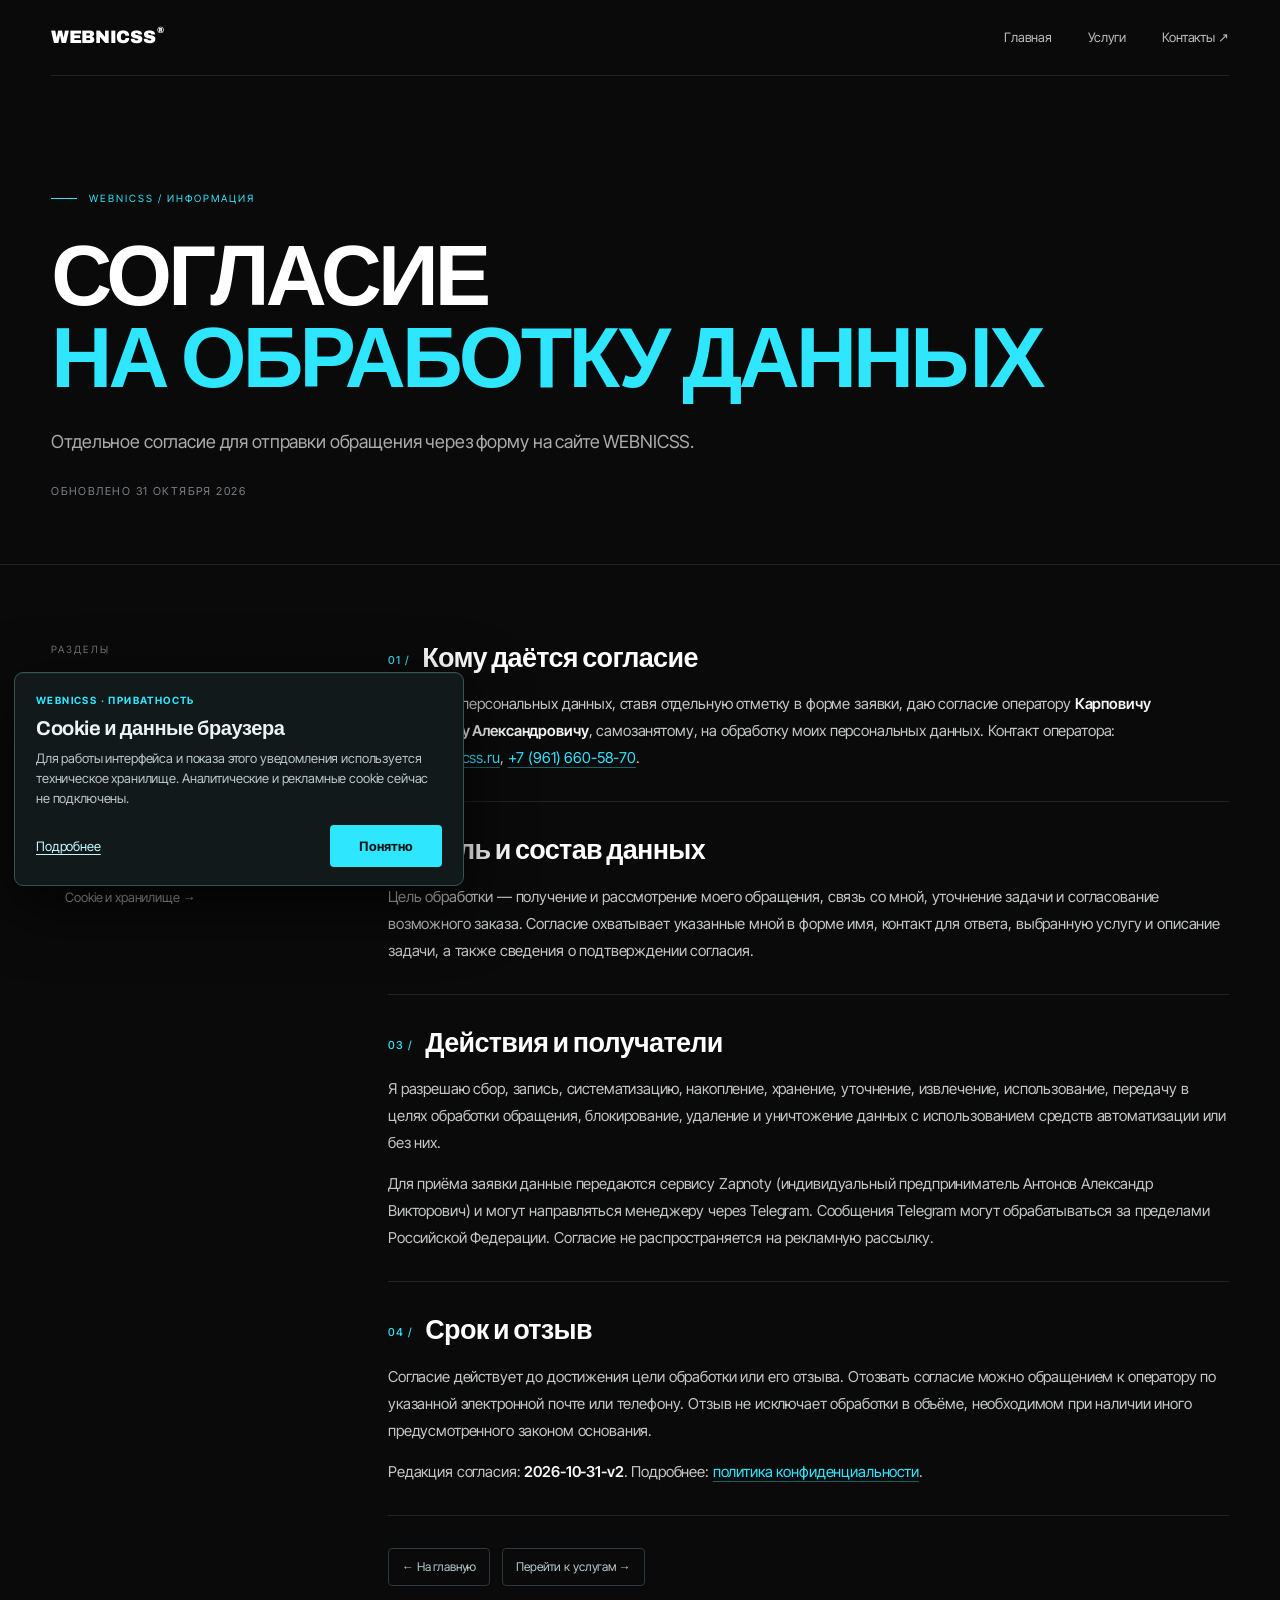
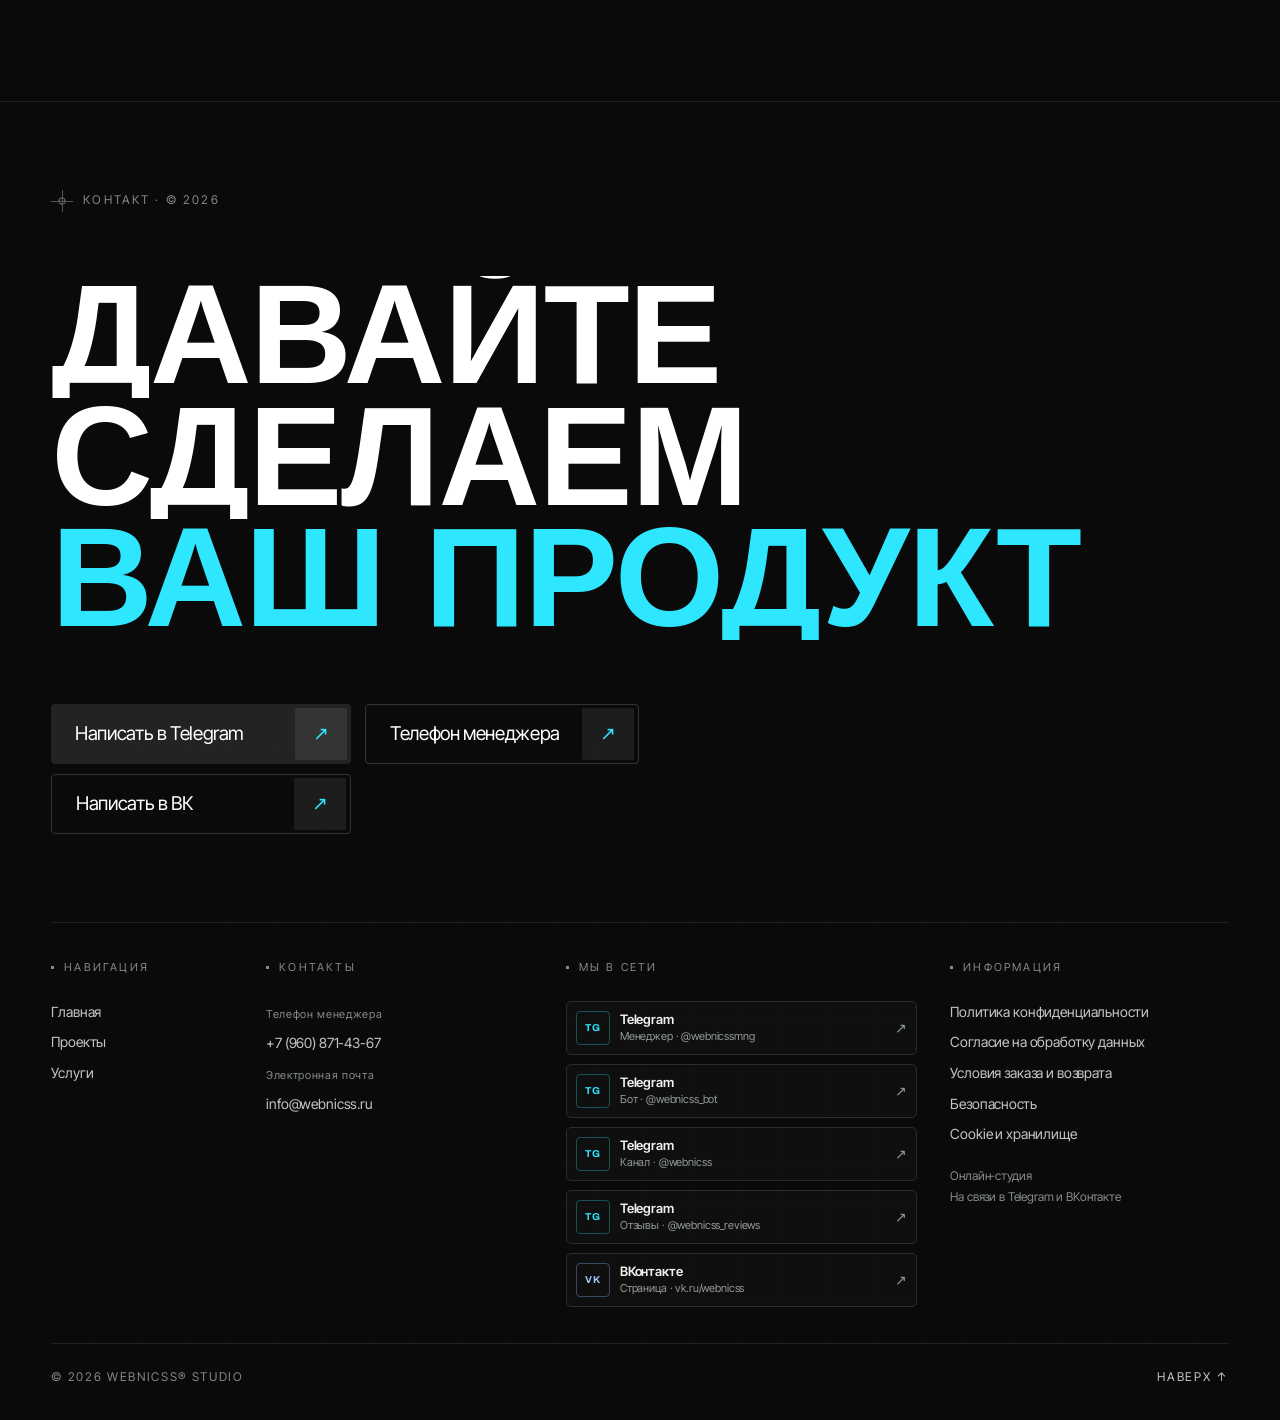
==== commit 6ec33c28: "Add files via upload" ====
--- a/consent.html
+++ b/consent.html
@@ -7,9 +7,11 @@
 <meta name="viewport" content="width=device-width, initial-scale=1.0, viewport-fit=cover">
 <title>Согласие на обработку персональных данных — WEBNICSS</title>
 <meta name="description" content="Согласие на обработку персональных данных при отправке заявки в WEBNICSS.">
-<link rel="icon" type="image/png" href="favicon.png">
+<link rel="icon" type="image/png" sizes="128x128" href="favicon.png?v=20261031">
+<link rel="icon" type="image/png" sizes="192x192" href="favicon-192.png?v=20261031">
+<link rel="apple-touch-icon" sizes="180x180" href="apple-touch-icon.png?v=20261031">
 <link rel="stylesheet" href="fonts.css">
-<link rel="stylesheet" href="styles.css">
+<link rel="stylesheet" href="styles.css?v=20261031">
 <link rel="stylesheet" href="legal.css">
 </head>
 <body class="legal-page" id="top">
@@ -25,7 +27,7 @@
       <p class="legal-meta">Обновлено 31 октября 2026</p>
     </div></div>
     <div class="wrap legal-layout">
-      <aside class="legal-side"><span class="legal-side-label">Разделы</span><nav aria-label="Документы"><a href="privacy.html">Конфиденциальность →</a><a href="consent.html" aria-current="page">Согласие на обработку →</a><a href="terms.html">Условия заказа →</a><a href="security.html">Безопасность →</a></nav></aside>
+      <aside class="legal-side"><span class="legal-side-label">Разделы</span><nav aria-label="Документы"><a href="privacy.html">Конфиденциальность →</a><a href="consent.html" aria-current="page">Согласие на обработку →</a><a href="terms.html">Условия заказа →</a><a href="security.html">Безопасность →</a><a href="cookies.html">Cookie и хранилище →</a></nav></aside>
       <article class="legal-content">
         <section class="legal-block"><h2><span>01 /</span>Кому даётся согласие</h2><p>Я, субъект персональных данных, ставя отдельную отметку в форме заявки, даю согласие оператору <strong>Карповичу Владиславу Александровичу</strong>, самозанятому, на обработку моих персональных данных. Контакт оператора: <a href="mailto:info@webnicss.ru">info@webnicss.ru</a>, <a href="tel:+79616605870">+7 (961) 660-58-70</a>.</p></section>
         <section class="legal-block"><h2><span>02 /</span>Цель и состав данных</h2><p>Цель обработки — получение и рассмотрение моего обращения, связь со мной, уточнение задачи и согласование возможного заказа. Согласие охватывает указанные мной в форме имя, контакт для ответа, выбранную услугу и описание задачи, а также сведения о подтверждении согласия.</p></section>
@@ -95,6 +97,7 @@
           <a class="ul" href="consent.html" aria-current="page">Согласие на обработку данных</a>
           <a class="ul" href="terms.html">Условия заказа и возврата</a>
           <a class="ul" href="security.html">Безопасность</a>
+          <a class="ul" href="cookies.html">Cookie и хранилище</a>
           <span class="ft-note">Онлайн-студия<br>На связи в Telegram и ВКонтакте</span>
         </nav>
       </div>
@@ -104,5 +107,12 @@
       </div>
     </div>
   </footer>
+<aside id="cookieNotice" class="cookie-notice" role="region" aria-labelledby="cookieNoticeTitle" hidden>
+  <div class="cookie-notice__eyebrow">WEBNICSS · приватность</div>
+  <h2 class="cookie-notice__title" id="cookieNoticeTitle">Cookie и данные браузера</h2>
+  <p class="cookie-notice__text">Для работы интерфейса и показа этого уведомления используется техническое хранилище. Аналитические и рекламные cookie сейчас не подключены.</p>
+  <div class="cookie-notice__actions"><a class="cookie-notice__link" href="cookies.html">Подробнее</a><button class="cookie-notice__button" id="cookieNoticeDismiss" type="button">Понятно</button></div>
+</aside>
+<script src="cookie-notice.js"></script>
 </body>
 </html>
--- a/styles.css
+++ b/styles.css
@@ -1608,3 +1608,24 @@
 .project-contact :focus-visible{outline:2px solid var(--accent);outline-offset:3px}
 @media(max-width:850px){.project-contact-grid{grid-template-columns:1fr;gap:35px}.project-contact-steps{grid-template-columns:repeat(2,minmax(0,1fr));max-width:none;gap:16px;margin-top:30px}.project-contact-copy .section-display{margin:22px 0 16px}.project-alternatives{margin-top:24px}}
 @media(max-width:480px){.project-contact{padding:60px 0}.project-contact-grid{gap:28px}.project-contact-steps{grid-template-columns:1fr;gap:14px}.project-form-card{padding:22px 19px}.project-form-card::before{left:19px}.project-contact-copy .section-display{font-size:clamp(37px,10vw,52px)}.project-form-head h3{font-size:23px}}
+
+/* Техническое уведомление о данных браузера: без фиктивного согласия на аналитику. */
+.cookie-notice{position:fixed;left:max(14px,env(safe-area-inset-left));bottom:max(14px,env(safe-area-inset-bottom));z-index:85;
+  width:min(450px,calc(100vw - 28px));max-height:calc(100vh - 28px);overflow:auto;padding:20px 21px 18px;
+  border:1px solid #385155;border-radius:9px;background:#11191b;color:#eaf4f5;
+  box-shadow:0 20px 65px #000b,0 1px 0 #ffffff0b inset;font-family:var(--f-body)}
+.cookie-notice[hidden]{display:none!important}
+.cookie-notice__eyebrow{color:var(--accent);font-size:10px;font-weight:700;letter-spacing:.14em;text-transform:uppercase}
+.cookie-notice__title{font-family:var(--f-disp);font-size:20px;line-height:1.2;letter-spacing:-.02em;margin:7px 0 8px}
+.cookie-notice__text{color:#b8c5c6;font-size:13px;line-height:1.55}
+.cookie-notice__actions{display:flex;align-items:center;justify-content:space-between;gap:16px;margin-top:17px}
+.cookie-notice__link{color:#c6f8ff;text-decoration:underline;text-underline-offset:3px;font-size:13px}
+.cookie-notice__button{min-width:112px;min-height:42px;padding:9px 18px;border-radius:4px;background:var(--accent);color:#001619;font-size:13px;font-weight:700}
+.cookie-notice__button:hover{filter:brightness(1.1)}
+.cookie-notice a:focus-visible,.cookie-notice button:focus-visible{outline:2px solid #fff;outline-offset:3px}
+@supports (height:100svh){.cookie-notice{max-height:calc(100svh - 28px)}}
+@media(max-width:480px){.cookie-notice{padding:15px 16px}.cookie-notice__title{font-size:18px}.cookie-notice__text{font-size:12.5px;line-height:1.45}.cookie-notice__actions{margin-top:12px}}
+
+/* Повторный переход по тому же якорю тоже не прячет заголовок под фильтрами. */
+#svRoot .sv-hero[id]{scroll-margin-top:180px}
+@media(max-width:800px){#svRoot .sv-hero[id]{scroll-margin-top:140px}}
